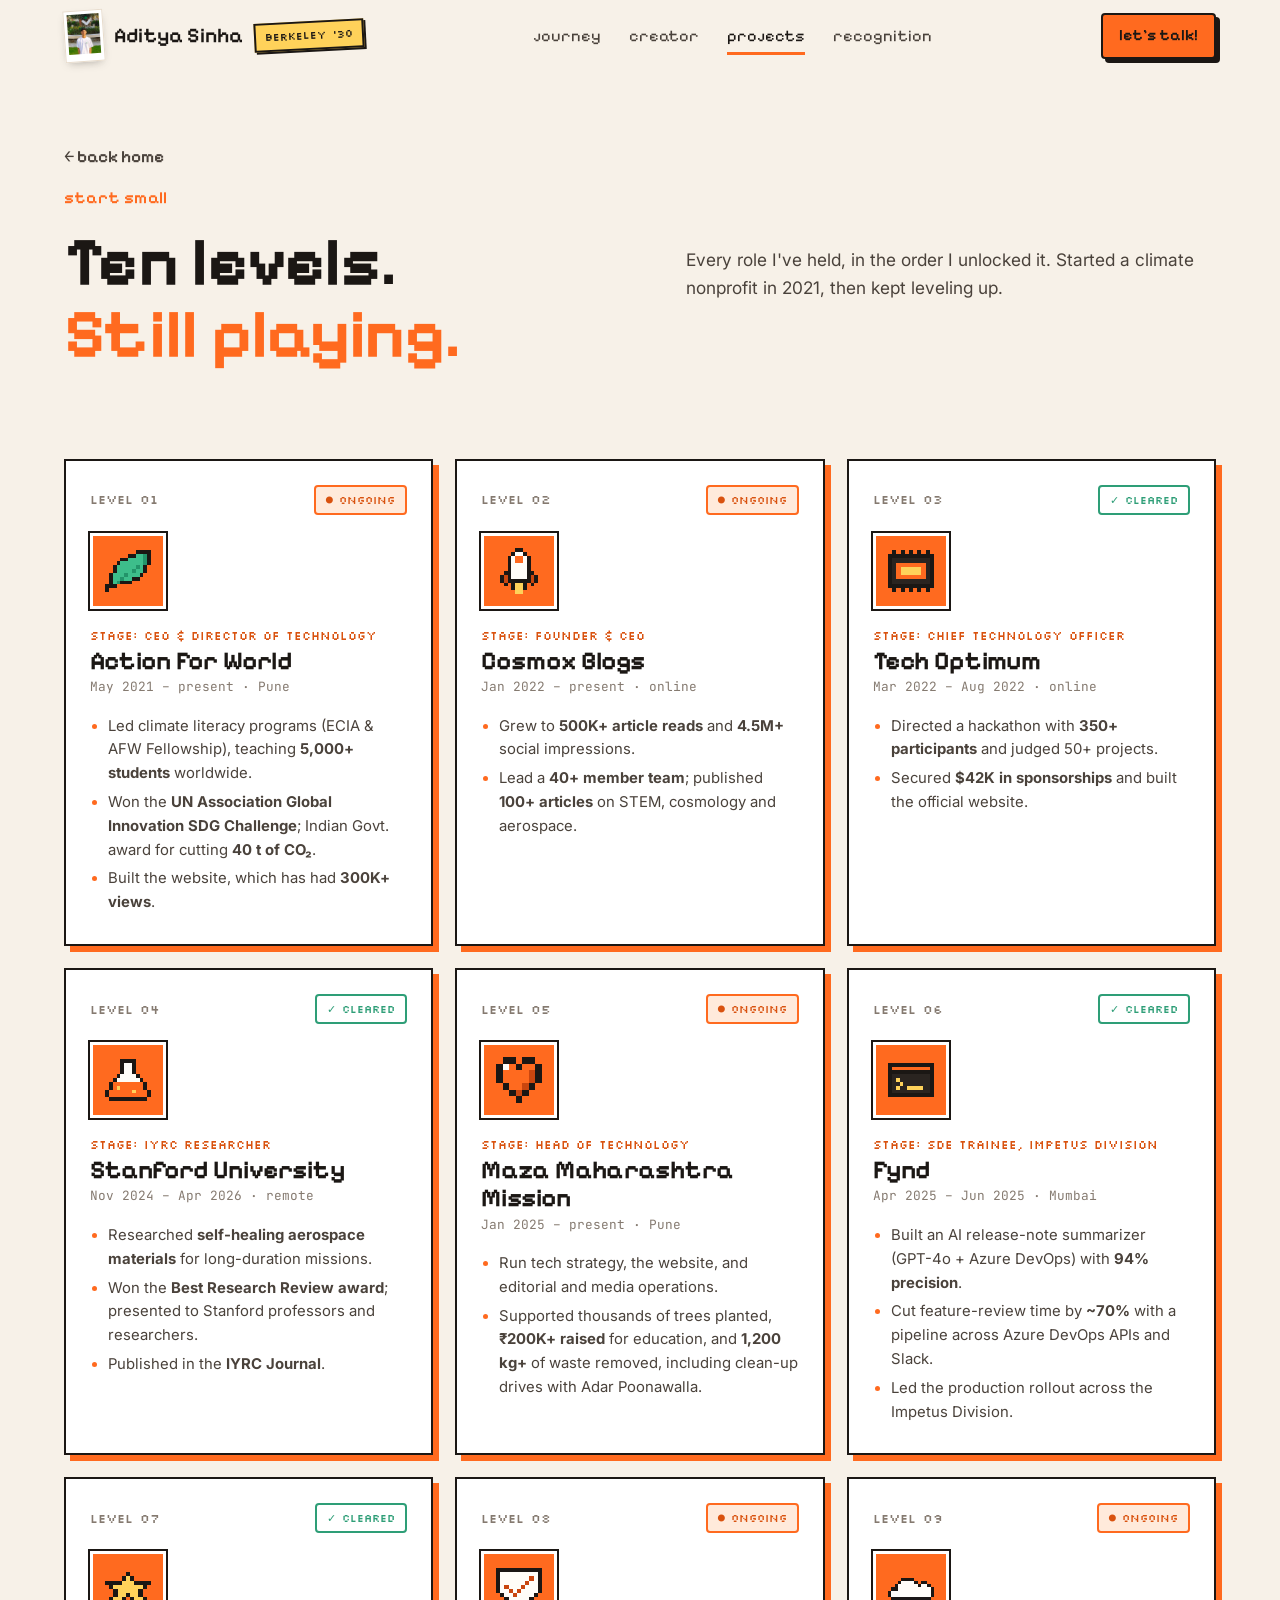
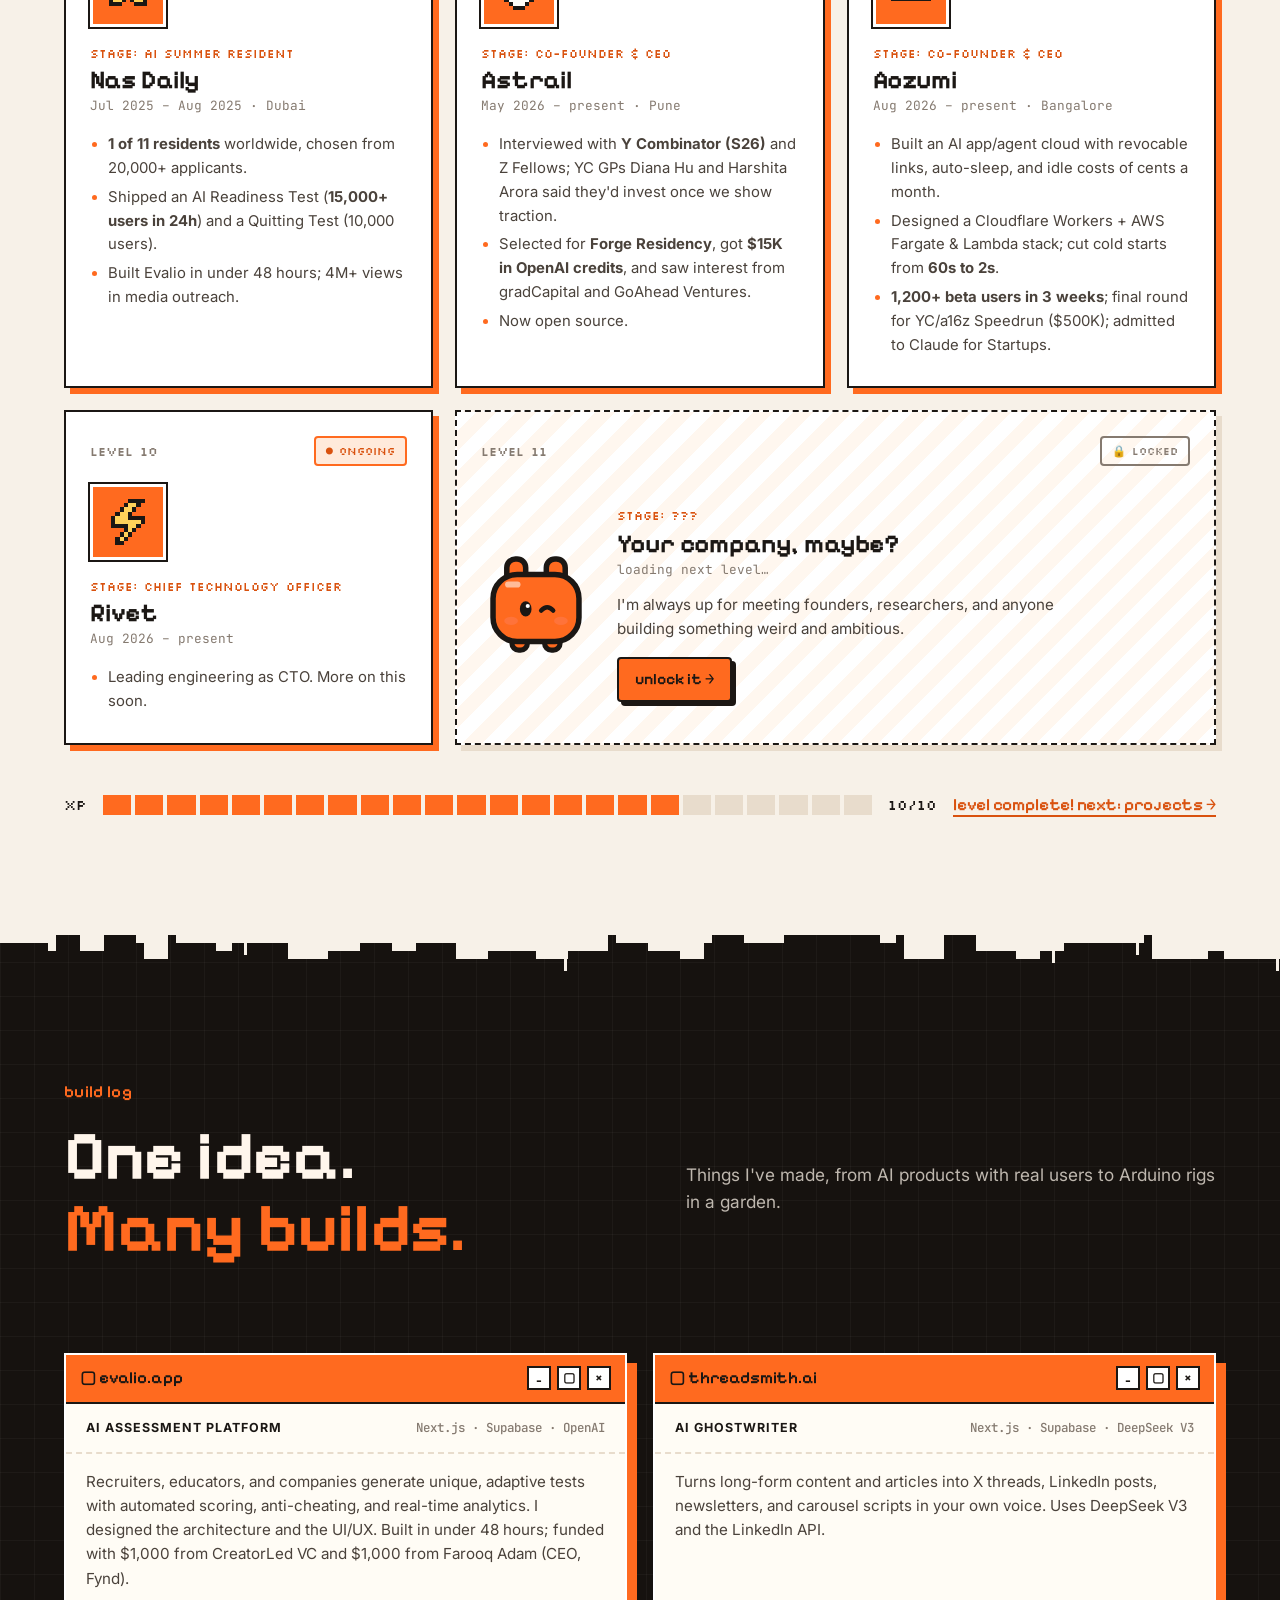
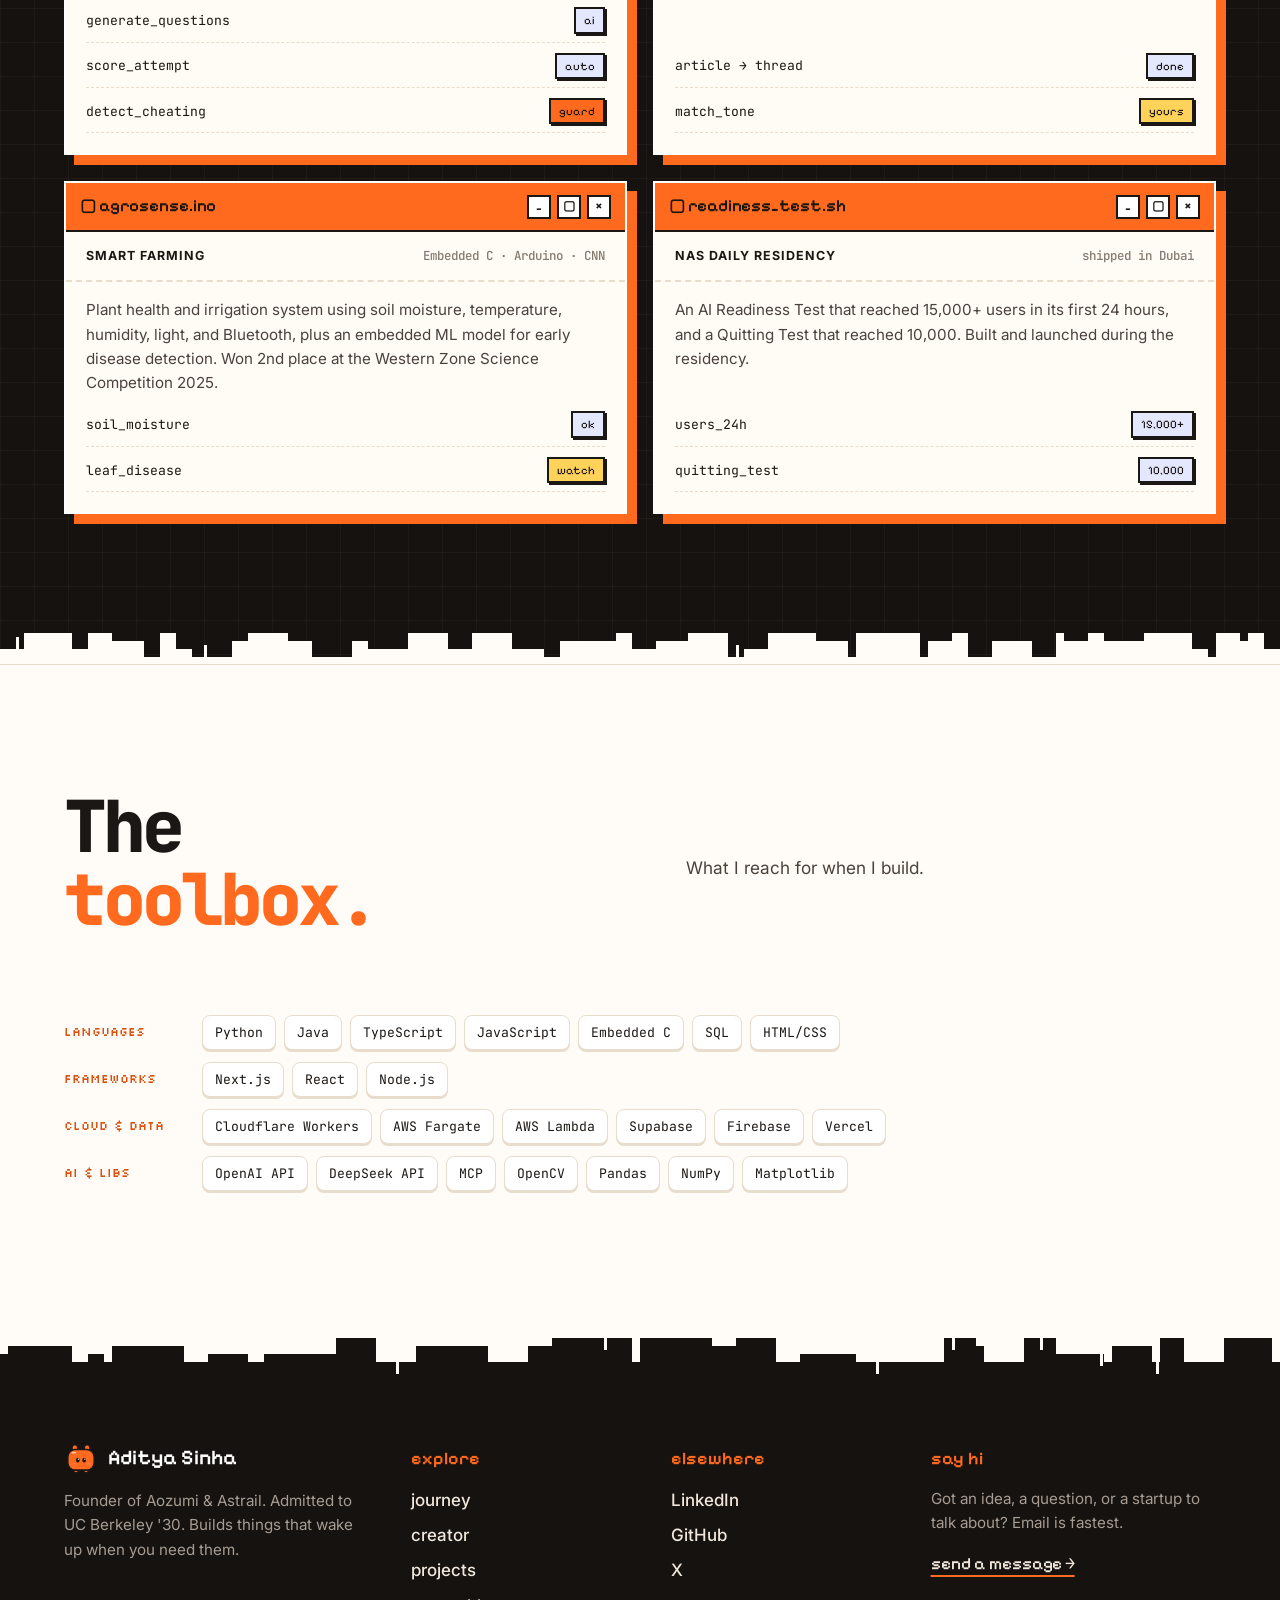
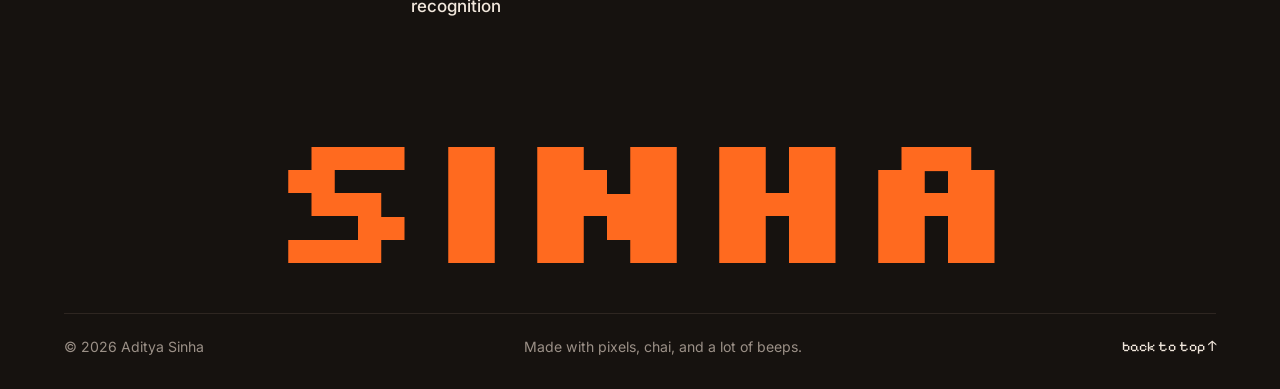
==== journey.html @ 2cf1c031 "Add the personal portfolio site. Co-authored-by: Cursor <cursoragent@cursor.com>" ====
<!doctype html>
<html lang="en">
<head>
  <meta charset="utf-8" />
  <meta name="viewport" content="width=device-width, initial-scale=1" />
  <title>Journey · Aditya Sinha</title>
  <meta name="description" content="Aditya Sinha: co-founder & CEO of Aozumi and Astrail, admitted to UC Berkeley '30 (IEOR), Stanford IYRC published researcher, Nas Daily AI resident, and the content strategist behind 177M+ views." />
  <meta property="og:title" content="Aditya Sinha · founder, researcher, creator" />
  <meta property="og:description" content="Startups that sleep when idle, research on self-healing space materials, and 177M+ views of STEM content." />
  <meta property="og:type" content="website" />
  <meta name="twitter:card" content="summary" />
  <meta name="twitter:creator" content="@aditya_sinha03" />
  <meta name="theme-color" content="#FF6A1F" />
  <link rel="icon" href="assets/favicon.svg" type="image/svg+xml" />
  <link rel="preconnect" href="https://fonts.googleapis.com" />
  <link rel="preconnect" href="https://fonts.gstatic.com" crossorigin />
  <link href="https://fonts.googleapis.com/css2?family=Inter:wght@400;500;600;700;800&family=JetBrains+Mono:wght@400;500;700;800&family=Pixelify+Sans:wght@400;500;600;700&family=Silkscreen:wght@400;700&display=swap" rel="stylesheet" />
  <link rel="stylesheet" href="styles.css" />
</head>
<body>

<!-- ============ NAV ============ -->
<header class="nav" id="top">
  <div class="wrap nav-in">
    <a href="index.html#top" class="brand" aria-label="Aditya Sinha, home">
      <span class="brand-pol"><img src="assets/me-nav.jpg" alt="" /></span>
      <span class="brand-name">Aditya&nbsp;Sinha</span>
      <span class="sticker">berkeley '30</span>
    </a>
    <nav class="links" id="navlinks">
      <a href="journey.html" class="act">journey</a>
      <a href="index.html#creator">creator</a>
      <a href="#projects">projects</a>
      <a href="index.html#recognition">recognition</a>
    </nav>
    <a href="index.html#contact" class="btn btn-sm nav-cta">let's talk!</a>
    <button class="burger" id="burger" aria-label="Open menu" aria-expanded="false"><span></span><span></span><span></span></button>
  </div>
  <div class="scrollbar" id="scrollbar"></div>
</header>

<main>

<!-- ============ JOURNEY ============ -->
<section class="sec journey jpage" id="journey">
  <div class="wrap">
    <div class="sec-head split rv">
      <div>
        <a href="index.html" class="back-link">← back home</a><br/><span class="kicker">start small</span>
        <h2 class="h-pixel big">Ten levels.<br/><span class="hl-o">Still playing.</span></h2>
      </div>
      <p class="sub">Every role I've held, in the order I unlocked it. Started a climate nonprofit in 2021, then kept leveling up.</p>
    </div>

    <div class="levels">
      <article class="lvl rv">
        <header><span class="lv">level 01</span><span class="badge on">● ongoing</span></header>
        <div class="lv-ic"><i data-px="leaf"></i></div>
        <span class="stage">stage: ceo &amp; director of technology</span>
        <h3>Action For World</h3>
        <p class="when">May 2021 – present · Pune</p>
        <ul>
          <li>Led climate literacy programs (ECIA &amp; AFW Fellowship), teaching <b>5,000+ students</b> worldwide.</li>
          <li>Won the <b>UN Association Global Innovation SDG Challenge</b>; Indian Govt. award for cutting <b>40 t of CO₂</b>.</li>
          <li>Built the website, which has had <b>300K+ views</b>.</li>
        </ul>
      </article>
      <article class="lvl rv">
        <header><span class="lv">level 02</span><span class="badge on">● ongoing</span></header>
        <div class="lv-ic"><i data-px="rocket"></i></div>
        <span class="stage">stage: founder &amp; ceo</span>
        <h3>Cosmox Blogs</h3>
        <p class="when">Jan 2022 – present · online</p>
        <ul>
          <li>Grew to <b>500K+ article reads</b> and <b>4.5M+</b> social impressions.</li>
          <li>Lead a <b>40+ member team</b>; published <b>100+ articles</b> on STEM, cosmology and aerospace.</li>
        </ul>
      </article>
      <article class="lvl rv">
        <header><span class="lv">level 03</span><span class="badge">✓ cleared</span></header>
        <div class="lv-ic"><i data-px="chip"></i></div>
        <span class="stage">stage: chief technology officer</span>
        <h3>Tech Optimum</h3>
        <p class="when">Mar 2022 – Aug 2022 · online</p>
        <ul>
          <li>Directed a hackathon with <b>350+ participants</b> and judged 50+ projects.</li>
          <li>Secured <b>$42K in sponsorships</b> and built the official website.</li>
        </ul>
      </article>
      <article class="lvl rv">
        <header><span class="lv">level 04</span><span class="badge">✓ cleared</span></header>
        <div class="lv-ic"><i data-px="flask"></i></div>
        <span class="stage">stage: iyrc researcher</span>
        <h3>Stanford University</h3>
        <p class="when">Nov 2024 – Apr 2026 · remote</p>
        <ul>
          <li>Researched <b>self-healing aerospace materials</b> for long-duration missions.</li>
          <li>Won the <b>Best Research Review award</b>; presented to Stanford professors and researchers.</li>
          <li>Published in the <b>IYRC Journal</b>.</li>
        </ul>
      </article>
      <article class="lvl rv">
        <header><span class="lv">level 05</span><span class="badge on">● ongoing</span></header>
        <div class="lv-ic"><i data-px="heart"></i></div>
        <span class="stage">stage: head of technology</span>
        <h3>Maza Maharashtra Mission</h3>
        <p class="when">Jan 2025 – present · Pune</p>
        <ul>
          <li>Run tech strategy, the website, and editorial and media operations.</li>
          <li>Supported thousands of trees planted, <b>₹200K+ raised</b> for education, and <b>1,200 kg+</b> of waste removed, including clean-up drives with Adar Poonawalla.</li>
        </ul>
      </article>
      <article class="lvl rv">
        <header><span class="lv">level 06</span><span class="badge">✓ cleared</span></header>
        <div class="lv-ic"><i data-px="code"></i></div>
        <span class="stage">stage: sde trainee, impetus division</span>
        <h3>Fynd</h3>
        <p class="when">Apr 2025 – Jun 2025 · Mumbai</p>
        <ul>
          <li>Built an AI release-note summarizer (GPT-4o + Azure DevOps) with <b>94% precision</b>.</li>
          <li>Cut feature-review time by <b>~70%</b> with a pipeline across Azure DevOps APIs and Slack.</li>
          <li>Led the production rollout across the Impetus Division.</li>
        </ul>
      </article>
      <article class="lvl rv">
        <header><span class="lv">level 07</span><span class="badge">✓ cleared</span></header>
        <div class="lv-ic"><i data-px="star"></i></div>
        <span class="stage">stage: ai summer resident</span>
        <h3>Nas Daily</h3>
        <p class="when">Jul 2025 – Aug 2025 · Dubai</p>
        <ul>
          <li><b>1 of 11 residents</b> worldwide, chosen from 20,000+ applicants.</li>
          <li>Shipped an AI Readiness Test (<b>15,000+ users in 24h</b>) and a Quitting Test (10,000 users).</li>
          <li>Built Evalio in under 48 hours; 4M+ views in media outreach.</li>
        </ul>
      </article>
      <article class="lvl rv">
        <header><span class="lv">level 08</span><span class="badge on">● ongoing</span></header>
        <div class="lv-ic"><i data-px="shield"></i></div>
        <span class="stage">stage: co-founder &amp; ceo</span>
        <h3>Astrail</h3>
        <p class="when">May 2026 – present · Pune</p>
        <ul>
          <li>Interviewed with <b>Y Combinator (S26)</b> and Z Fellows; YC GPs Diana Hu and Harshita Arora said they'd invest once we show traction.</li>
          <li>Selected for <b>Forge Residency</b>, got <b>$15K in OpenAI credits</b>, and saw interest from gradCapital and GoAhead Ventures.</li>
          <li>Now open source.</li>
        </ul>
      </article>
      <article class="lvl rv">
        <header><span class="lv">level 09</span><span class="badge on">● ongoing</span></header>
        <div class="lv-ic"><i data-px="cloudy"></i></div>
        <span class="stage">stage: co-founder &amp; ceo</span>
        <h3>Aozumi</h3>
        <p class="when">Aug 2026 – present · Bangalore</p>
        <ul>
          <li>Built an AI app/agent cloud with revocable links, auto-sleep, and idle costs of cents a month.</li>
          <li>Designed a Cloudflare Workers + AWS Fargate &amp; Lambda stack; cut cold starts from <b>60s to 2s</b>.</li>
          <li><b>1,200+ beta users in 3 weeks</b>; final round for YC/a16z Speedrun ($500K); admitted to Claude for Startups.</li>
        </ul>
      </article>
      <article class="lvl rv">
        <header><span class="lv">level 10</span><span class="badge on">● ongoing</span></header>
        <div class="lv-ic"><i data-px="bolt"></i></div>
        <span class="stage">stage: chief technology officer</span>
        <h3>Rivet</h3>
        <p class="when">Aug 2026 – present</p>
        <ul>
          <li>Leading engineering as CTO. More on this soon.</li>
        </ul>
      </article>
      <article class="lvl next rv">
        <header><span class="lv">level 11</span><span class="badge locked">🔒 locked</span></header>
        <div class="next-in">
          <span class="mascot" data-mascot data-mood="wink" data-color="orange"></span>
          <div>
            <span class="stage">stage: ???</span>
            <h3>Your company, maybe?</h3>
            <p class="when">loading next level…</p>
            <p class="next-p">I'm always up for meeting founders, researchers, and anyone building something weird and ambitious.</p>
            <a href="index.html#contact" class="btn btn-sm">unlock it →</a>
          </div>
        </div>
      </article>
    </div>

    <div class="xp rv">
      <span class="xp-l">xp</span>
      <div class="xp-bar" id="xpbar"></div>
      <span class="xp-n">10/10</span>
      <a href="#projects" class="xp-link">level complete! next: projects →</a>
    </div>
  </div>
</section>

<!-- ============ PROJECTS ============ -->
<section class="sec projects grid-dark" id="projects">
  <div class="skyline top" data-skyline data-fill="#F7F1E8" data-pixel></div>
  <div class="wrap">
    <div class="sec-head split rv">
      <div>
        <span class="kicker">build log</span>
        <h2 class="h-pixel big light">One idea.<br/><span class="hl-o">Many builds.</span></h2>
      </div>
      <p class="sub light-p">Things I've made, from AI products with real users to Arduino rigs in a garden.</p>
    </div>

    <div class="wins-grid">
      <div class="win rv">
        <div class="win-bar"><span>▢ evalio.app</span><span class="wb"><i>_</i><i>▢</i><i>×</i></span></div>
        <div class="win-sub"><span>AI ASSESSMENT PLATFORM</span><span>Next.js · Supabase · OpenAI</span></div>
        <p>Recruiters, educators, and companies generate unique, adaptive tests with automated scoring, anti-cheating, and real-time analytics. I designed the architecture and the UI/UX. Built in under 48 hours; funded with $1,000 from CreatorLed VC and $1,000 from Farooq Adam (CEO, Fynd).</p>
        <div class="win-rows"><div><span>generate_questions</span><em class="p-allow">ai</em></div><div><span>score_attempt</span><em class="p-allow">auto</em></div><div><span>detect_cheating</span><em class="p-block">guard</em></div></div>
      </div>
      <div class="win rv">
        <div class="win-bar"><span>▢ threadsmith.ai</span><span class="wb"><i>_</i><i>▢</i><i>×</i></span></div>
        <div class="win-sub"><span>AI GHOSTWRITER</span><span>Next.js · Supabase · DeepSeek V3</span></div>
        <p>Turns long-form content and articles into X threads, LinkedIn posts, newsletters, and carousel scripts in your own voice. Uses DeepSeek V3 and the LinkedIn API.</p>
        <div class="win-rows"><div><span>article → thread</span><em class="p-allow">done</em></div><div><span>match_tone</span><em class="p-appr">yours</em></div></div>
      </div>
      <div class="win rv">
        <div class="win-bar"><span>▢ agrosense.ino</span><span class="wb"><i>_</i><i>▢</i><i>×</i></span></div>
        <div class="win-sub"><span>SMART FARMING</span><span>Embedded C · Arduino · CNN</span></div>
        <p>Plant health and irrigation system using soil moisture, temperature, humidity, light, and Bluetooth, plus an embedded ML model for early disease detection. Won 2nd place at the Western Zone Science Competition 2025.</p>
        <div class="win-rows"><div><span>soil_moisture</span><em class="p-allow">ok</em></div><div><span>leaf_disease</span><em class="p-appr">watch</em></div></div>
      </div>
      <div class="win rv">
        <div class="win-bar"><span>▢ readiness_test.sh</span><span class="wb"><i>_</i><i>▢</i><i>×</i></span></div>
        <div class="win-sub"><span>NAS DAILY RESIDENCY</span><span>shipped in Dubai</span></div>
        <p>An AI Readiness Test that reached 15,000+ users in its first 24 hours, and a Quitting Test that reached 10,000. Built and launched during the residency.</p>
        <div class="win-rows"><div><span>users_24h</span><em class="p-allow">15,000+</em></div><div><span>quitting_test</span><em class="p-allow">10,000</em></div></div>
      </div>
    </div>

  </div>
  <div class="skyline bottom" data-skyline data-fill="#FFFCF7" data-flip data-pixel></div>
</section>

<!-- ============ TOOLBOX ============ -->
<section class="sec toolbox" id="toolbox">
  <div class="wrap">
    <div class="sec-head split rv">
      <h2 class="h-mono">The<br/><span class="hl">toolbox.</span></h2>
      <p class="sub">What I reach for when I build.</p>
    </div>
    <div class="skills rv">
      <div><span class="sk-l">languages</span><em>Python</em><em>Java</em><em>TypeScript</em><em>JavaScript</em><em>Embedded C</em><em>SQL</em><em>HTML/CSS</em></div>
      <div><span class="sk-l">frameworks</span><em>Next.js</em><em>React</em><em>Node.js</em></div>
      <div><span class="sk-l">cloud &amp; data</span><em>Cloudflare Workers</em><em>AWS Fargate</em><em>AWS Lambda</em><em>Supabase</em><em>Firebase</em><em>Vercel</em></div>
      <div><span class="sk-l">ai &amp; libs</span><em>OpenAI API</em><em>DeepSeek API</em><em>MCP</em><em>OpenCV</em><em>Pandas</em><em>NumPy</em><em>Matplotlib</em></div>
    </div>
  </div>
</section>

</main>

<!-- ============ FOOTER ============ -->
<footer class="foot">
  <div class="skyline top" data-skyline data-fill="#FFFCF7" data-pixel></div>
  <div class="wrap">
    <div class="foot-grid">
      <div>
        <a href="index.html#top" class="brand light"><span class="mascot brand-m" data-mascot data-color="orange"></span><span class="brand-name">Aditya Sinha</span></a>
        <p class="foot-p">Founder of Aozumi &amp; Astrail. Admitted to UC Berkeley '30. Builds things that wake up when you need them.</p>
      </div>
      <div>
        <h4>explore</h4>
        <a href="index.html#journey">journey</a><a href="index.html#creator">creator</a><a href="#projects">projects</a><a href="index.html#recognition">recognition</a>
      </div>
      <div>
        <h4>elsewhere</h4>
        <a href="https://www.linkedin.com/in/aditya-sinha-030508/" target="_blank" rel="noopener">LinkedIn</a>
        <a href="https://github.com/codingFreak-Adisin" target="_blank" rel="noopener">GitHub</a>
        <a href="https://x.com/aditya_sinha03" target="_blank" rel="noopener">X</a>
      </div>
      <div>
        <h4>say hi</h4>
        <p class="foot-p">Got an idea, a question, or a startup to talk about? Email is fastest.</p>
        <a href="mailto:aadityasinha0308@gmail.com" class="u-link">send a message →</a>
      </div>
    </div>
    <div class="wordmark" aria-hidden="true">sinha</div>
    <div class="foot-bottom">
      <span>© <span id="yr">2026</span> Aditya Sinha</span>
      <span>Made with pixels, chai, and a lot of beeps.</span>
      <a href="#top">back to top ↑</a>
    </div>
  </div>
</footer>

<div class="rain" id="rain" aria-hidden="true"></div>
<script src="app.js"></script>
</body>
</html>
---- styles.css ----
/* =========================================================
   aditya sinha · portfolio
   orange + cream, cute blocky mascots, pixel bits, mono type
   ========================================================= */
:root{
  --cream:#F7F1E8;
  --cream-2:#F4E9DD;
  --paper:#FFFCF7;
  --ink:#1B1714;
  --ink-2:#4A423B;
  --muted:#857A70;
  --line:#E8DCCC;
  --orange:#FF6A1F;
  --orange-d:#D9520F;
  --orange-l:#FF8B45;
  --peach:#FFD9C2;
  --peach-2:#FFEADB;
  --butter:#FFD25A;
  --teal:#2E9E77;
  --night:#16120F;
  --night-2:#211B17;
  --night-3:#2C241F;
  --r:22px;
  --mono:"JetBrains Mono",ui-monospace,SFMono-Regular,Menlo,monospace;
  --pixel:"Pixelify Sans","Silkscreen",var(--mono);
  --tiny:"Silkscreen",var(--mono);
  --sans:"Inter",system-ui,-apple-system,Segoe UI,Roboto,sans-serif;
  --shadow:0 1px 0 rgba(27,23,20,.04),0 18px 40px -22px rgba(120,60,20,.28);
}
*{box-sizing:border-box}
html{scroll-behavior:smooth;-webkit-text-size-adjust:100%}
body{margin:0;background:var(--cream);color:var(--ink);font-family:var(--sans);font-size:17px;line-height:1.6;-webkit-font-smoothing:antialiased;overflow-x:hidden}
img{max-width:100%;display:block}
a{color:inherit}
button{font:inherit;cursor:pointer}
b{font-weight:700}
::selection{background:var(--orange);color:#fff}
.wrap{max-width:1200px;margin:0 auto;padding:0 24px}
.muted{color:var(--muted)}

/* ---------- type ---------- */
.h-mono{font-family:var(--mono);font-weight:800;letter-spacing:-.055em;line-height:1.02;font-size:clamp(2.3rem,5.6vw,4.6rem);margin:.2em 0 .35em}
.h-sans{font-family:var(--sans);font-weight:800;letter-spacing:-.045em;line-height:1.02;font-size:clamp(2.2rem,5.4vw,4.4rem);margin:.35em 0 .3em}
.h-pixel{font-family:var(--pixel);font-weight:700;letter-spacing:-.01em;line-height:1.05;font-size:clamp(1.8rem,3.6vw,2.6rem);margin:.2em 0 .5em}
.h-pixel.big{font-size:clamp(2.4rem,5.6vw,4.3rem)}
.light{color:#FFF6EC}
.hl{color:var(--orange)}
.hl-o{color:var(--orange)}
.dim2{color:rgba(255,246,236,.45)}
.kicker{display:inline-block;font-family:var(--pixel);font-weight:600;color:var(--orange);font-size:1.05rem;letter-spacing:.02em}
.k-dim{color:rgba(255,246,236,.55);font-family:var(--mono);font-weight:500;letter-spacing:.18em;text-transform:uppercase;font-size:.85rem}
.sub{color:var(--ink-2);font-size:1.08rem;max-width:560px;margin:0}
.sub.dim{color:rgba(255,246,236,.6)}
.light-p{color:rgba(255,246,236,.72)}
.light-p b{color:#fff}
.big-p{font-size:1.25rem;color:var(--ink-2);margin:.2em 0 1em;max-width:520px}

/* ---------- bits ---------- */
.dot{display:inline-block;width:9px;height:9px;border-radius:2px;background:var(--orange);vertical-align:middle}
.dot.live{background:var(--teal);box-shadow:0 0 0 0 rgba(46,158,119,.5);animation:ping 2s infinite}
@keyframes ping{0%{box-shadow:0 0 0 0 rgba(46,158,119,.45)}70%{box-shadow:0 0 0 8px rgba(46,158,119,0)}100%{box-shadow:0 0 0 0 rgba(46,158,119,0)}}
.pill{display:inline-flex;align-items:center;gap:9px;padding:7px 15px;border-radius:999px;background:var(--peach-2);color:var(--orange-d);font-weight:600;font-size:.92rem;border:1.5px solid #FFD0B3}
.pill b{color:var(--ink)}
.pill-soft{background:rgba(255,255,255,.6);color:var(--ink-2);font-family:var(--mono);font-size:.8rem;letter-spacing:.16em;text-transform:uppercase;border-color:var(--line)}
.chip{display:inline-block;font-family:var(--mono);font-size:.8rem;padding:5px 11px;border-radius:8px;background:#fff;border:1.5px solid var(--line);box-shadow:0 2px 0 var(--line);white-space:nowrap}
.sticker{font-family:var(--tiny);font-size:.68rem;background:var(--butter);color:var(--ink);padding:4px 9px;border:2px solid var(--ink);box-shadow:2px 2px 0 var(--ink);transform:rotate(-3deg);white-space:nowrap}
.badge{font-family:var(--tiny);font-size:.7rem;padding:4px 10px;border:2px solid var(--teal);color:var(--teal);border-radius:4px;white-space:nowrap}
.badge.on{border-color:var(--orange);color:var(--orange-d);background:var(--peach-2)}
.px-i{display:inline-block;width:1.1em;height:1.1em;vertical-align:-.15em}
[data-px] svg{width:100%;height:100%;display:block}

/* ---------- buttons ---------- */
.btn{display:inline-flex;align-items:center;gap:10px;font-family:var(--pixel);font-weight:600;font-size:1.12rem;padding:13px 24px;background:var(--orange);color:var(--ink);border:2.5px solid var(--ink);box-shadow:5px 5px 0 var(--ink);text-decoration:none;transition:transform .12s,box-shadow .12s;border-radius:4px}
.btn:hover{transform:translate(-2px,-2px);box-shadow:7px 7px 0 var(--ink)}
.btn:active{transform:translate(3px,3px);box-shadow:2px 2px 0 var(--ink)}
.btn-ghost{background:#fff}
.btn-sm{font-size:.98rem;padding:8px 16px;box-shadow:4px 4px 0 var(--ink)}

/* grid children may shrink below their content width */
.hero-in>*,.bk-in>*,.about-in>*,.sec-head.split>*,.queue>*,.cta-card>*,.channels>*,.v-grid>*,.levels>*,.programs>*,.orgs>*,.wins-grid>*,.shelf>*,.edu-grid>*,.cart-row>*,.aoz-facts>*,.stat-row>*{min-width:0}

/* ---------- reveal ---------- */
.rv{opacity:0;transform:translateY(22px);transition:opacity .7s ease,transform .7s cubic-bezier(.2,.8,.2,1)}
.rv.in{opacity:1;transform:none}

/* ---------- nav ---------- */
.nav{position:sticky;top:0;z-index:50;background:rgba(247,241,232,.82);backdrop-filter:blur(12px);-webkit-backdrop-filter:blur(12px);border-bottom:1px solid transparent;transition:border-color .2s}
.nav.scrolled{border-bottom-color:var(--line)}
.nav-in{display:flex;align-items:center;gap:24px;height:72px}
.brand{display:flex;align-items:center;gap:10px;text-decoration:none}
.brand-m{width:34px;height:34px}
.brand-pol{display:block;flex:none;width:40px;background:#fff;padding:3px 3px 7px;border:1.5px solid var(--line);box-shadow:0 4px 10px -4px rgba(27,23,20,.35);transform:rotate(-4deg);transition:transform .2s}
.brand-pol img{display:block;width:100%;aspect-ratio:4/5;object-fit:cover;object-position:50% 38%}
.brand:hover .brand-pol{transform:rotate(2deg) scale(1.06)}
.brand-name{font-family:var(--pixel);font-weight:600;font-size:1.3rem;letter-spacing:.01em}
.brand.light{color:#fff}
.links{display:flex;gap:28px;margin:0 auto}
.links a{text-decoration:none;font-family:var(--pixel);font-size:1.02rem;color:var(--ink-2);position:relative;padding:4px 0}
.links a::after{content:"";position:absolute;left:0;right:0;bottom:-2px;height:3px;background:var(--orange);transform:scaleX(0);transform-origin:left;transition:transform .2s}
.links a:hover::after,.links a.act::after{transform:scaleX(1)}
.links a.act{color:var(--ink)}
.burger{display:none;background:none;border:0;padding:8px;margin-left:auto}
.burger span{display:block;width:22px;height:3px;background:var(--ink);margin:4px 0}
.scrollbar{position:absolute;left:0;bottom:-1px;height:3px;width:0;background:repeating-linear-gradient(90deg,var(--orange) 0 6px,transparent 6px 8px)}

/* ---------- grid paper ---------- */
.grid-paper{background-color:var(--cream);background-image:linear-gradient(rgba(27,23,20,.045) 1px,transparent 1px),linear-gradient(90deg,rgba(27,23,20,.045) 1px,transparent 1px);background-size:34px 34px}
.grid-dark{background-color:var(--night);background-image:linear-gradient(rgba(255,255,255,.035) 1px,transparent 1px),linear-gradient(90deg,rgba(255,255,255,.035) 1px,transparent 1px);background-size:34px 34px}

/* ---------- hero ---------- */
.hero{position:relative;overflow:hidden;padding:56px 0 80px}
.hero-in{display:grid;grid-template-columns:1.05fr 1fr;gap:56px;align-items:center;position:relative;z-index:2}
.hero-h{font-size:clamp(2.6rem,6.2vw,5.3rem);margin:.45em 0 .4em}
.cursor{display:inline-block;width:.42em;height:.82em;background:var(--orange);margin-left:.08em;vertical-align:-.04em;border-radius:3px;animation:blink 1.05s steps(1) infinite}
@keyframes blink{50%{opacity:0}}
.lede{font-size:1.15rem;color:var(--ink-2);max-width:560px;margin:0 0 30px}
.lede a{color:var(--ink);text-decoration-color:var(--orange);text-decoration-thickness:2px;text-underline-offset:3px;font-weight:600}
.cta-row{display:flex;gap:18px;flex-wrap:wrap;margin-bottom:30px}
.seen{display:flex;gap:8px;flex-wrap:wrap;align-items:center}
.seen-l{color:var(--muted);font-size:.92rem;margin-right:6px}
.pcloud{position:absolute;display:block;width:150px;height:56px;opacity:.95;z-index:1;animation:drift 18s ease-in-out infinite alternate}
.pcloud.c1{top:7%;left:3%;width:190px;height:72px}
.pcloud.c2{top:12%;right:4%;width:150px;height:56px;animation-duration:22s}
.pcloud.c3{bottom:9%;left:38%;width:120px;height:45px;animation-duration:16s}
@keyframes drift{to{transform:translateX(26px)}}
.spark{position:absolute;color:var(--orange);font-family:var(--mono);font-weight:800;font-size:1.6rem;z-index:1;animation:twinkle 3s ease-in-out infinite}
.spark.s1{top:8%;left:50%}.spark.s2{bottom:22%;left:5%;color:var(--butter);animation-delay:1s}.spark.s3{top:18%;right:30%;animation-delay:2s}
@keyframes twinkle{50%{transform:scale(.6) rotate(45deg);opacity:.5}}

/* cabinet */
.hero-art{position:relative;padding-top:58px}
.cab-mascot{position:absolute;top:0;left:50%;transform:translateX(-50%);z-index:4;display:flex;flex-direction:column;align-items:center}
.mascot.big{width:66px;height:66px;cursor:pointer;transition:transform .2s}
.mascot.big:hover{transform:translateY(-4px) rotate(-4deg)}
.bubble{position:absolute;bottom:62px;left:56px;white-space:nowrap;font-family:var(--pixel);font-size:.95rem;background:#fff;border:2px solid var(--ink);padding:5px 12px;box-shadow:3px 3px 0 var(--ink);border-radius:2px}
.bubble::after{content:"";position:absolute;left:-2px;bottom:-10px;width:10px;height:10px;background:var(--ink);clip-path:polygon(0 0,100% 0,0 100%)}
.cabinet{position:relative;background:linear-gradient(180deg,var(--orange-l),var(--orange) 40%,#F45F14);border-radius:24px;padding:14px 14px 0;box-shadow:0 40px 60px -34px rgba(160,60,10,.55),inset 0 2px 0 rgba(255,255,255,.35);z-index:3}
.cab-top{display:flex;justify-content:space-between;align-items:center;padding:2px 2px 14px;gap:10px}
.cab-chip{font-family:var(--mono);font-weight:700;font-size:.78rem;background:#fff;color:var(--ink);padding:6px 12px;border-radius:9px;border:2px solid rgba(27,23,20,.85);box-shadow:0 2px 0 rgba(27,23,20,.85)}
.cab-awake{font-family:var(--mono);font-weight:700;font-size:.78rem;color:#fff;display:flex;gap:7px;align-items:center;white-space:nowrap}
.cab-awake .dot{background:#fff;box-shadow:0 0 0 3px rgba(255,255,255,.3)}
.drawers{display:grid;grid-template-columns:repeat(4,1fr);gap:10px;background:rgba(150,50,0,.18);padding:12px;border-radius:14px}
.drawer{position:relative;height:78px;border:0;border-radius:12px;background:linear-gradient(180deg,#FF8A47,#F86A1E);box-shadow:inset 0 2px 0 rgba(255,255,255,.35),0 5px 0 #C24A0D,0 7px 12px rgba(100,30,0,.25);display:flex;flex-direction:column;align-items:center;justify-content:center;gap:9px;transition:transform .18s cubic-bezier(.3,1.6,.5,1),box-shadow .18s;padding:0}
.drawer:hover{transform:translateY(-2px)}
.drawer .lbl{font-family:var(--mono);font-weight:700;font-size:.78rem;background:var(--paper);color:var(--ink);padding:4px 9px;border-radius:6px;box-shadow:0 2px 0 rgba(27,23,20,.25);min-width:72%;text-align:center;letter-spacing:-.02em;position:relative;z-index:2}
.drawer .hdl{width:44%;height:6px;border-radius:4px;background:#FFE3D0;box-shadow:inset 0 -2px 0 rgba(0,0,0,.12)}
.drawer .zz{position:absolute;top:2px;right:10px;font-family:var(--mono);font-size:.7rem;color:rgba(255,255,255,.8);animation:zz 2.6s infinite}
.drawer .peek{position:absolute;left:50%;top:-30px;width:44px;height:44px;transform:translateX(-50%) translateY(26px) scale(.4);opacity:0;transition:all .35s cubic-bezier(.3,1.6,.5,1);z-index:1;pointer-events:none}
.drawer.on{transform:translateY(5px) scale(1.06);z-index:3;box-shadow:inset 0 2px 0 rgba(255,255,255,.45),0 3px 0 #C24A0D,0 16px 26px rgba(100,30,0,.35);background:linear-gradient(180deg,#FF9A5E,#FF7A2F)}
.drawer.on .peek{opacity:1;transform:translateX(-50%) translateY(0) scale(1)}
.drawer.on .zz{display:none}
@keyframes zz{0%{opacity:0;transform:translate(0,4px)}40%{opacity:1}100%{opacity:0;transform:translate(6px,-8px)}}
.cab-base{height:30px;display:flex;align-items:center;justify-content:center}
.cab-base span{display:block;width:84%;height:6px;border-radius:4px;background:rgba(27,23,20,.75)}
.cab-feet{position:absolute;left:0;right:0;bottom:-12px;display:flex;justify-content:space-between;padding:0 26px}
.cab-feet i{width:48px;height:14px;background:#C94A0E;border-radius:0 0 10px 10px}
.receipt{position:relative;margin:0 auto;width:84%;background:#fff;padding:16px 20px 26px;box-shadow:0 18px 30px -18px rgba(27,23,20,.35);font-family:var(--mono);font-size:.8rem;z-index:2;clip-path:polygon(0 0,100% 0,100% calc(100% - 8px),97.5% 100%,95% calc(100% - 8px),92.5% 100%,90% calc(100% - 8px),87.5% 100%,85% calc(100% - 8px),82.5% 100%,80% calc(100% - 8px),77.5% 100%,75% calc(100% - 8px),72.5% 100%,70% calc(100% - 8px),67.5% 100%,65% calc(100% - 8px),62.5% 100%,60% calc(100% - 8px),57.5% 100%,55% calc(100% - 8px),52.5% 100%,50% calc(100% - 8px),47.5% 100%,45% calc(100% - 8px),42.5% 100%,40% calc(100% - 8px),37.5% 100%,35% calc(100% - 8px),32.5% 100%,30% calc(100% - 8px),27.5% 100%,25% calc(100% - 8px),22.5% 100%,20% calc(100% - 8px),17.5% 100%,15% calc(100% - 8px),12.5% 100%,10% calc(100% - 8px),7.5% 100%,5% calc(100% - 8px),2.5% 100%,0 calc(100% - 8px))}
.rc-head{display:flex;justify-content:space-between;color:var(--muted);padding-bottom:10px;border-bottom:1.5px dashed var(--line);margin-bottom:8px}
.rc-row{display:grid;grid-template-columns:78px minmax(0,1fr) auto;gap:12px;padding:4px 0;align-items:baseline;animation:print .45s ease}
.rc-row b{color:var(--orange-d);font-weight:700}
.rc-row span{color:var(--ink-2);white-space:nowrap;overflow:hidden;text-overflow:ellipsis}
.rc-row em{font-style:normal;color:var(--teal);font-weight:700;white-space:nowrap}
.rc-row:nth-child(2){opacity:.6}.rc-row:nth-child(3){opacity:.35}
@keyframes print{from{opacity:0;transform:translateY(-8px)}}
.cab-cap{text-align:center;color:var(--ink-2);font-size:.95rem;max-width:440px;margin:18px auto 0;min-height:3.2em}

/* compact hero: fit one screen at 100% zoom */
.hero{min-height:calc(100svh - 72px);display:flex;align-items:center;padding:28px 0 36px}
.hero>.wrap{width:100%}
.hero-in{gap:48px}
.hero-h{font-size:clamp(2.6rem,5.4vw,4.6rem);margin:.4em 0 .35em}
.lede{font-size:1.08rem;margin-bottom:24px}
.cta-row{margin-bottom:22px}
.hero-art{padding-top:46px;max-width:470px;width:100%;justify-self:end}
.mascot.big{width:54px;height:54px}
.bubble{bottom:50px;left:46px;font-size:.85rem;padding:4px 10px}
.cabinet{padding:10px 10px 0;border-radius:20px}
.cab-top{padding:0 2px 10px}
.cab-chip,.cab-awake{font-size:.7rem}
.cab-chip{padding:4px 10px}
.drawers{grid-template-columns:repeat(5,1fr);gap:7px;padding:9px}
.drawer{height:54px;gap:6px;border-radius:10px}
.drawer .lbl{font-size:.64rem;padding:3px 4px;min-width:86%;letter-spacing:-.04em}
.drawer .hdl{height:4px}
.drawer .peek{width:34px;height:34px;top:-24px}
.drawer.on{transform:translateY(3px) scale(1.06)}
.cab-base{height:22px}
.cab-feet{bottom:-10px}.cab-feet i{height:10px;width:40px}
.receipt{padding:12px 16px 20px;font-size:.74rem}
.rc-head{padding-bottom:7px;margin-bottom:5px}
.rc-row{padding:2px 0}
.cab-cap{font-size:.88rem;margin-top:12px;min-height:2.8em;max-width:420px}

/* ---------- marquee ---------- */
.marquee{background:var(--orange);border-top:2.5px solid var(--ink);border-bottom:2.5px solid var(--ink);overflow:hidden;padding:13px 0}
.mq-track{display:flex;align-items:center;gap:26px;width:max-content;animation:mq 46s linear infinite}
.mq-track span{font-family:var(--tiny);font-size:.95rem;white-space:nowrap;color:var(--ink)}
.mq-track i{width:18px;height:18px;display:block}
@keyframes mq{to{transform:translateX(-50%)}}

/* ---------- sections ---------- */
.sec{padding:110px 0;position:relative}
.sec-head{margin-bottom:54px}
.sec-head.center{text-align:center;display:flex;flex-direction:column;align-items:center}
.sec-head.center .sub{margin:0 auto}
.sec-head.split{display:grid;grid-template-columns:1.1fr 1fr;gap:40px;align-items:center}

/* ---------- berkeley ---------- */
.berkeley{background:var(--cream)}
.bk-in{display:grid;grid-template-columns:1fr 1.15fr;gap:60px;align-items:center}
.visa-note{display:flex;gap:12px;align-items:flex-start;background:#fff;border:2px dashed var(--orange);border-radius:14px;padding:14px 18px;font-weight:600;color:var(--orange-d);max-width:520px}
.visa-note .px-i{width:22px;height:22px;flex:none;margin-top:2px}
.pass{position:relative;display:grid;grid-template-columns:1fr 150px;background:#fff;border-radius:22px;box-shadow:var(--shadow);border:1.5px solid var(--line);transform:rotate(1.2deg);transition:transform .3s}
.pass:hover{transform:rotate(0) translateY(-4px)}
.pass-main{padding:24px 26px 26px;border-right:2.5px dashed var(--line);position:relative}
.pass-main::before,.pass-main::after{content:"";position:absolute;right:-14px;width:26px;height:26px;border-radius:50%;background:var(--cream)}
.pass-main::before{top:-14px}.pass-main::after{bottom:-14px}
.pass-head{display:flex;justify-content:space-between;font-family:var(--tiny);font-size:.72rem;color:#fff;background:var(--ink);margin:-24px -26px 22px;padding:12px 26px;border-radius:20px 0 0 0}
.route{display:flex;align-items:center;gap:14px;margin-bottom:22px}
.route b{display:block;font-family:var(--mono);font-weight:800;font-size:2.4rem;letter-spacing:-.04em;line-height:1}
.route small{color:var(--muted);font-size:.8rem}
.route-line{flex:1;height:2px;background:repeating-linear-gradient(90deg,var(--orange) 0 6px,transparent 6px 11px);position:relative}
.plane{position:absolute;left:50%;top:50%;transform:translate(-50%,-55%);font-size:1.4rem;color:var(--orange);background:#fff;padding:0 6px;animation:fly 4s ease-in-out infinite}
@keyframes fly{50%{left:62%}}
.pass-fields{display:grid;grid-template-columns:repeat(3,1fr);gap:14px 18px}
.pass-fields small{display:block;font-family:var(--mono);font-size:.68rem;color:var(--muted);text-transform:uppercase;letter-spacing:.1em}
.pass-fields b{font-family:var(--mono);font-size:.92rem}
.pass-fields .ok{color:var(--teal)}
.pass-fields .warn{color:var(--orange-d)}
.pass-stub{display:flex;flex-direction:column;align-items:center;justify-content:center;gap:12px;padding:20px 14px;background:var(--peach-2);border-radius:0 22px 22px 0}
.pass-stub small{font-family:var(--tiny);font-size:.6rem;text-align:center}
.stub-m .mascot{width:70px;height:70px}
.barcode{width:96px;height:58px;background:repeating-linear-gradient(90deg,var(--ink) 0 2px,transparent 2px 4px,var(--ink) 4px 7px,transparent 7px 8px,var(--ink) 8px 9px,transparent 9px 12px)}
.stamp{position:absolute;font-family:var(--tiny);font-size:.95rem;padding:6px 12px;border:3px double;border-radius:6px;text-transform:uppercase;mix-blend-mode:multiply;pointer-events:none}
.st-1{color:var(--teal);border-color:var(--teal);top:58%;right:170px;transform:rotate(-12deg);opacity:.85}
.st-2{color:var(--orange-d);border-color:var(--orange-d);bottom:-16px;right:22px;transform:rotate(8deg);background:rgba(255,255,255,.7)}

/* ---------- about (retro) ---------- */
.about{background:var(--paper);border-top:1.5px solid var(--line);border-bottom:1.5px solid var(--line)}
.about-in{display:grid;grid-template-columns:380px 1fr;gap:70px;align-items:start}
.polaroid{background:#fff;padding:14px 14px 18px;box-shadow:var(--shadow);border:1.5px solid var(--line);transform:rotate(-2deg);position:sticky;top:110px}
.photo{aspect-ratio:4/5;background:var(--peach);overflow:hidden;position:relative;display:flex;align-items:center;justify-content:center}
.photo img{width:100%;height:100%;object-fit:cover;object-position:62% 30%}
.photo .photo-m{display:none;width:58%;height:auto;aspect-ratio:1}
.photo.nophoto{background:linear-gradient(160deg,var(--peach-2),var(--peach))}
.photo.nophoto .photo-m{display:block}
.pol-cap{font-family:var(--pixel);text-align:center;margin:12px 0 14px;font-size:1.05rem}
.retro-bar{display:flex;gap:6px;justify-content:center;background:#8a8580;padding:6px;border:3px solid #514c48;box-shadow:inset 2px 2px 0 #b9b4ae}
.retro-bar a{width:46px;height:46px;display:flex;align-items:center;justify-content:center;background:#c9c4be;border:3px solid;border-color:#ece8e3 #57524d #57524d #ece8e3;color:var(--ink);text-decoration:none;font-weight:800;font-size:1.15rem}
.retro-bar a:hover{background:var(--orange)}
.retro-bar a:active{border-color:#57524d #ece8e3 #ece8e3 #57524d}
.retro-bar svg{width:22px;height:22px;fill:currentColor}
.retro-bar svg[fill="none"]{fill:none}
.retro-bar .li{font-family:var(--sans)}
.mono-p{font-family:var(--mono);font-size:1.02rem;line-height:2;color:var(--ink-2)}
.mono-p b{color:var(--ink)}
.mono-h{font-family:var(--mono);font-weight:800;font-size:1.15rem;margin:30px 0 8px}
.gems{list-style:none;padding:0;margin:0}
.gems li{position:relative;padding:8px 0 8px 34px;font-family:var(--mono);font-size:.94rem;line-height:1.85;color:var(--ink-2)}
.gems li b{color:var(--ink)}
.gems li::before{content:"";position:absolute;left:0;top:14px;width:18px;height:18px;background:var(--gem) center/contain no-repeat}
.gems a{text-decoration:underline;text-decoration-thickness:2px;text-underline-offset:4px;text-decoration-color:var(--ink)}
.gems a:hover{color:var(--orange-d)}
.bracket-box{position:relative;background:#F6F3EF;padding:26px 30px;margin:34px 0 26px;font-family:var(--mono);font-size:.95rem;line-height:1.95;color:var(--ink-2)}
.bracket-box::before,.bracket-box::after{content:"";position:absolute;width:20px;height:20px;border:3px solid #8c8782}
.bracket-box::before{top:0;left:0;border-right:0;border-bottom:0}
.bracket-box::after{bottom:0;right:0;border-left:0;border-top:0}
.bracket-box p{margin:0}
.bracket-box a{text-decoration-thickness:2px;text-underline-offset:4px}
.press{font-family:var(--pixel);font-weight:600;font-size:1.1rem;padding:12px 34px;background:#c9c4be;border:4px solid;border-color:#ece8e3 #57524d #57524d #ece8e3;box-shadow:0 0 0 2px var(--ink)}
.press:hover{background:var(--orange)}
.press:active{border-color:#57524d #ece8e3 #ece8e3 #57524d}

/* ---------- ventures ---------- */
.ventures{background:radial-gradient(1200px 500px at 70% 0%,#FFDCC2 0%,transparent 60%),linear-gradient(180deg,var(--cream-2),#F1E6DA);padding-bottom:140px}
.v-status{display:table;margin:0 auto 22px;font-family:var(--mono);font-size:.85rem;padding:7px 16px;border:1.5px solid var(--line);border-radius:999px;background:rgba(255,255,255,.65)}
.v-grid{display:grid;grid-template-columns:repeat(4,1fr);gap:20px}
.vcard{display:flex;flex-direction:column;background:#FFFDF9;border:1.5px solid var(--line);border-radius:26px;overflow:hidden;text-decoration:none;box-shadow:var(--shadow);transition:transform .25s,box-shadow .25s;position:relative;min-height:290px}
.vcard:hover{transform:translateY(-6px) rotate(-.6deg);box-shadow:0 30px 50px -26px rgba(120,60,20,.45)}
.vtag{position:absolute;top:14px;left:14px;font-family:var(--mono);font-weight:700;font-size:.85rem;background:#F3EDE5;padding:5px 12px;border-radius:999px;display:flex;gap:8px;align-items:center;z-index:2}
.vscene{flex:1;position:relative;display:flex;align-items:flex-end;justify-content:space-between;padding:60px 16px 16px;gap:10px}
.vm{width:58px;height:58px;flex:none}
.vfoot{background:#F1E9DF;font-family:var(--mono);font-size:.76rem;color:var(--muted);padding:13px 16px;border-top:1.5px solid var(--line)}
.term{background:var(--night);color:#ddd;border-radius:12px;padding:12px 13px;font-family:var(--mono);font-size:.72rem;display:flex;flex-direction:column;gap:4px;box-shadow:0 10px 20px -10px rgba(0,0,0,.4)}
.t-dim{color:#bbb}.t-ok{color:#7EE2B5}
.policy,.win-rows{display:flex;flex-direction:column;gap:6px;font-family:var(--mono);font-size:.7rem}
.policy div,.win-rows div{display:flex;justify-content:space-between;gap:8px;align-items:center}
.policy{background:#fff;border:1.5px solid var(--line);border-radius:12px;padding:10px;min-width:0;flex:1}
.policy em,.win-rows em{font-style:normal;font-family:var(--pixel);font-size:.72rem;padding:2px 8px;border:2px solid var(--ink);box-shadow:2px 2px 0 var(--ink)}
.p-allow{background:#E4E8FF}.p-appr{background:var(--butter)}.p-block{background:var(--orange)}
.quiz{background:#fff;border:1.5px solid var(--line);border-radius:12px;padding:10px 12px;font-size:.78rem;flex:1;display:flex;flex-direction:column;gap:5px}
.quiz small{font-family:var(--mono);color:var(--muted);font-size:.64rem}
.q-bar{display:flex;gap:4px}.q-bar i{flex:1;height:7px;border-radius:3px;background:var(--line)}.q-bar i.on{background:var(--orange)}
.vcard.night{background:#5c534d}
.vcard.night .vscene{background:linear-gradient(180deg,#665c55,#4f4641)}
.vcard.night .vtag{background:rgba(255,255,255,.18);color:#fff}
.vcard.night .vfoot{background:#4a423d;color:#d8d0c8;border-top-color:#3f3834}
.sky{width:96px;height:84px;background:#2C2643;border-radius:12px;position:relative;overflow:hidden}
.sky .moon{position:absolute;top:14px;left:16px}
.sky i{position:absolute;width:3px;height:3px;background:#fff;opacity:.7}
.sky i:nth-child(2){top:20px;right:18px}.sky i:nth-child(3){top:56px;left:40px}.sky i:nth-child(4){top:62px;right:26px}.sky i:nth-child(5){top:40px;right:40px}
.moon{display:block;width:22px;height:22px;border-radius:50%;box-shadow:-6px 2px 0 0 #F7F1E8;transform:translateX(6px)}

.threads{margin-top:80px;text-align:center}
.center-k{font-family:var(--mono);font-weight:500;letter-spacing:.2em;text-transform:uppercase;color:var(--ink-2);font-size:.92rem;margin-bottom:22px}
.th-card{background:#FFFDF9;border:1.5px solid var(--line);border-radius:28px;padding:22px 40px 18px;box-shadow:var(--shadow);text-align:left;max-width:1020px;margin:0 auto}
.th-row{display:grid;grid-template-columns:200px 1fr;align-items:center;gap:24px;padding:24px 0;border-bottom:1.5px dashed var(--line)}
.th-row:last-child{border-bottom:0}
.th-headrow{padding:8px 0 16px;border-bottom:1.5px solid var(--line)}
.th-name b{font-family:var(--mono);font-size:1rem;display:block}
.th-name small{font-family:var(--mono);color:var(--muted);font-size:.8rem}
.th-headrow .th-name{display:flex;gap:8px;align-items:center}
.th-cols,.track{position:relative;display:flex;justify-content:space-between;margin:0 20px}
.th-cols span{font-family:var(--mono);font-size:.82rem;color:var(--muted);width:0;display:flex;justify-content:center;white-space:nowrap}
.track{height:12px;align-items:center}
.track::before{content:"";position:absolute;left:0;right:0;top:50%;height:2px;background:#DDD3C7;transform:translateY(-50%)}
.track i{position:relative;z-index:2;width:14px;height:14px;border:2px solid #CFC4B6;background:#fff;border-radius:4px;margin:0 -7px}
.track .fill{position:absolute;left:0;top:50%;height:3px;transform:translateY(-50%);background:var(--ink);width:0;transition:width 1.4s cubic-bezier(.2,.8,.2,1)}
.th-row:first-of-type+.th-row .track .fill{background:var(--orange)}
.track .tm{position:absolute;width:44px;height:44px;bottom:2px;left:0;transform:translateX(-50%);transition:left 1.4s cubic-bezier(.2,.8,.2,1);z-index:3}
.threads.in .track .fill{width:calc(var(--p)/3*100%)}
.threads.in .track .tm{left:calc(var(--p)/3*100%)}

/* ---------- night (aozumi) ---------- */
.night-sec{background:var(--night);color:#fff;padding:150px 0}
.skyline{position:absolute;left:0;right:0;height:46px;line-height:0;pointer-events:none}
.skyline svg{width:100%;height:100%;display:block}
.skyline.top{top:-1px}
.skyline.bottom{bottom:-1px}
.band{border-radius:30px;overflow:hidden;background:var(--night-2);border:1.5px solid #2f2722;max-width:1080px;margin:0 auto}
.band-sky{height:150px;position:relative;overflow:hidden;background:linear-gradient(90deg,#F2733A 0%,#8C3D21 22%,#2a1712 40%,#0d0a09 52%,#24170f 66%,#A87631 84%,#EAB25B 100%)}
.big-moon{position:absolute;left:50%;top:40px;width:40px;height:40px;box-shadow:-10px 4px 0 0 #fff}
.sun{position:absolute;right:12%;bottom:-30px;width:90px;height:90px;border-radius:50%;background:#FFD47A}
.band-sky .st{position:absolute;width:3px;height:3px;background:#fff;opacity:.75;animation:twinkle 3s infinite}
.band-cols{position:relative;z-index:2;display:grid;grid-template-columns:repeat(3,1fr)}
.band-cols>div{padding:0 26px 30px;text-align:center;border-right:1.5px dashed #3a302a}
.band-cols>div:last-child{border-right:0}
.bm{width:62px;height:62px;margin:-36px auto 12px;display:block}
.band-cols b{font-family:var(--mono);font-size:1rem}
.band-cols p{color:rgba(255,246,236,.65);font-size:.95rem;margin:6px 0 0}
.aoz-facts{display:grid;grid-template-columns:repeat(4,1fr);gap:16px;max-width:1080px;margin:28px auto 0}
.fact{background:var(--night-2);border:1.5px solid #2f2722;border-radius:18px;padding:20px}
.fact b{display:block;font-family:var(--mono);font-weight:800;font-size:1.7rem;color:var(--orange);letter-spacing:-.04em}
.fact span{color:rgba(255,246,236,.6);font-size:.88rem}
.stack{display:flex;flex-wrap:wrap;gap:10px;justify-content:center;margin-top:26px;align-items:center}
.stack span{font-family:var(--tiny);font-size:.8rem;color:rgba(255,246,236,.5);margin-right:6px}
.stack em{font-style:normal;font-family:var(--mono);font-size:.8rem;padding:6px 12px;border:1.5px solid #3a302a;border-radius:8px;color:#f3e7da}

/* ---------- journey ---------- */
.journey{background:var(--cream)}
.levels{display:grid;grid-template-columns:repeat(3,1fr);gap:22px}
.lvl{background:#fff;border:2.5px solid var(--ink);padding:24px;box-shadow:6px 6px 0 var(--orange);transition:transform .18s,box-shadow .18s;display:flex;flex-direction:column}
.lvl:hover{transform:translate(-3px,-3px);box-shadow:9px 9px 0 var(--orange)}
.lvl header{display:flex;justify-content:space-between;align-items:center;margin-bottom:18px}
.lv{font-family:var(--tiny);font-size:.8rem;color:var(--muted)}
.lv-ic{width:76px;height:76px;background:var(--orange);border:3px solid #fff;outline:2.5px solid var(--ink);padding:12px;margin-bottom:18px}
.lv-ic i{display:block;width:100%;height:100%}
.stage{font-family:var(--tiny);font-size:.72rem;color:var(--orange-d)}
.lvl h3{font-family:var(--pixel);font-weight:700;font-size:1.6rem;margin:2px 0 2px;line-height:1.1}
.when{font-family:var(--mono);font-size:.8rem;color:var(--muted);margin:0 0 12px}
.lvl ul{margin:0;padding-left:18px;color:var(--ink-2);font-size:.93rem}
.lvl li{margin:5px 0}
.lvl li::marker{color:var(--orange)}
.lvl.next{grid-column:span 2;border-style:dashed;box-shadow:6px 6px 0 var(--line);background:repeating-linear-gradient(135deg,#fff 0 14px,#FFF7EF 14px 28px)}
.lvl.next:hover{box-shadow:9px 9px 0 var(--peach)}
.badge.locked{border-color:var(--muted);color:var(--muted)}
.next-in{display:flex;gap:26px;align-items:center;flex:1}
.next-in>.mascot{width:110px;height:110px;flex:none;animation:bob 2.6s ease-in-out infinite}
.next-p{color:var(--ink-2);font-size:.95rem;margin:0 0 16px;max-width:440px}
.xp{display:flex;align-items:center;gap:16px;margin-top:46px;flex-wrap:wrap}
.xp-l,.xp-n{font-family:var(--tiny);font-size:.9rem}
.xp-bar{flex:1;min-width:200px;display:grid;grid-template-columns:repeat(24,1fr);gap:4px}
.xp-bar i{height:20px;background:var(--line);transition:background .2s}
.xp-bar i.on{background:var(--orange)}
.xp-link{font-family:var(--pixel);font-weight:600;color:var(--orange-d);text-decoration:underline;text-underline-offset:5px;text-decoration-thickness:2px}

/* ---------- research ---------- */
.research{background:var(--cream-2)}
.code-card{position:relative;background:#1F1C1A;border-radius:26px;box-shadow:0 30px 60px -30px rgba(27,23,20,.6);max-width:1020px;margin:0 auto 50px}
.cc-m{position:absolute;right:46px;top:-46px;width:60px;height:60px}
.cc-tabs{display:flex;gap:6px;padding:14px 16px;border-bottom:1px solid #2e2925;align-items:center}
.cc-tabs button{font-family:var(--mono);font-size:.88rem;color:#bdb3a9;background:none;border:0;padding:8px 14px;border-radius:8px}
.cc-tabs button.on{background:#2D2825;color:#fff}
.cc-tabs .cc-copy{margin-left:auto;border:1.5px solid #4a423b;color:#eee}
.cc-body{margin:0;padding:28px 32px 34px;color:#EDE6DE;font-family:var(--mono);font-size:.95rem;line-height:1.9;overflow-x:auto;white-space:pre}
.c-k{color:#FF9B6A}.c-s{color:#9FE0C0}.c-l{color:#FFC979}
.programs{display:grid;grid-template-columns:repeat(2,1fr);gap:14px;max-width:1020px;margin:0 auto}
.prog{display:flex;gap:16px;align-items:flex-start;background:#fff;border:1.5px solid var(--line);border-radius:16px;padding:16px 18px}
.prog>i{width:34px;height:34px;flex:none;background:var(--peach-2);padding:5px;border-radius:8px}
.prog b{display:block;font-size:.98rem;line-height:1.35}
.prog span{color:var(--muted);font-size:.86rem}

/* ---------- creator ---------- */
.creator{color:#fff}
.channels{display:grid;grid-template-columns:1fr 1fr;gap:22px;margin-bottom:28px}
.channel{display:flex;gap:24px;align-items:center;background:var(--night-2);border:1.5px solid #33291f;border-radius:24px;padding:22px;text-decoration:none;transition:transform .2s,border-color .2s}
.channel:hover{transform:translateY(-4px);border-color:var(--orange)}
.phone{width:112px;flex:none;aspect-ratio:9/17;background:#0c0a09;border-radius:20px;padding:6px;border:2px solid #3a302a}
.ph-screen{height:100%;border-radius:15px;background:linear-gradient(170deg,var(--orange-l),#C94A0E);display:flex;flex-direction:column;align-items:center;justify-content:center;gap:10px;position:relative}
.phone.alt .ph-screen{background:linear-gradient(170deg,var(--butter),#F08A2A)}
.ph-screen i{width:40px;height:40px;display:block}
.ph-h{font-family:var(--pixel);font-weight:700;color:var(--ink);font-size:1.05rem}
.ch-handle{font-family:var(--mono);font-size:.8rem;color:var(--orange)}
.channel h3{font-family:var(--mono);font-weight:800;font-size:1.5rem;letter-spacing:-.04em;margin:4px 0}
.ch-role{color:rgba(255,246,236,.65);margin:0 0 12px;font-size:.95rem}
.tags{display:flex;gap:6px;flex-wrap:wrap}
.tags em{font-style:normal;font-family:var(--mono);font-size:.74rem;padding:4px 10px;border-radius:999px;background:#2f2620;color:#f3e3d4}
.chart-card{background:#FFFCF7;color:var(--ink);border-radius:30px;padding:26px 30px 22px;box-shadow:0 30px 60px -30px rgba(0,0,0,.6)}
.chart-tabs{display:flex;gap:10px;align-items:center;margin-bottom:10px;background:#fff;border:1.5px solid var(--line);border-radius:12px;padding:5px;width:max-content}
.chart-tabs span{font-family:var(--sans);font-weight:600;font-size:.92rem;padding:6px 14px;border-radius:8px;color:var(--ink-2)}
.chart-tabs .on{background:var(--ink);color:#fff}
.chart{display:grid;grid-template-columns:repeat(6,1fr);gap:20px;align-items:end;height:400px;padding:30px 10px 0;background-image:radial-gradient(#e6dccf 1px,transparent 1px);background-size:16px 16px}
.bar{display:flex;flex-direction:column;align-items:center;justify-content:flex-end;height:100%}
.bar .val{font-family:var(--mono);font-weight:800;font-size:1.3rem;letter-spacing:-.03em;margin-bottom:8px}
.bar .blocks{display:flex;flex-direction:column-reverse;gap:5px;width:min(110px,100%)}
.bar .blocks i{height:calc(var(--bh,26px) * var(--f,1));background:var(--orange);border-radius:4px;box-shadow:inset 0 -3px 0 rgba(0,0,0,.14);transform:scaleY(0);transform-origin:bottom;transition:transform .35s cubic-bezier(.3,1.5,.5,1)}
.bar .blocks i.part{opacity:.4}
.chart.in .bar .blocks i{transform:scaleY(1)}
.bar .bm2{width:40px;height:40px;margin-bottom:6px}
.bar-l{text-align:center;padding:12px 0 2px;border-top:1.5px solid var(--line);margin-top:10px}
.bar-l b{display:block;font-size:.92rem;line-height:1.25}
.bar-l small{font-family:var(--mono);color:var(--muted);font-size:.72rem}
.bar-wrap{position:relative;height:100%}
.bar-link{width:100%;font:inherit;color:inherit;background:none;border:0;padding:0;text-decoration:none;cursor:pointer;border-radius:12px;transition:transform .15s}
.bar-link:hover{transform:translateY(-4px)}
.bar-link:hover .bar-l b,.bar-link:focus-visible .bar-l b{color:var(--orange-d)}
.bar-link:focus-visible{outline:2.5px solid var(--orange);outline-offset:4px}
.bar-go{color:var(--orange);font-family:var(--mono)}
.bar-pop{position:absolute;left:50%;bottom:calc(100% - 40px);transform:translateX(-50%);z-index:5;background:#fff;border:2.5px solid var(--ink);box-shadow:4px 4px 0 var(--ink);padding:10px;display:flex;flex-direction:column;gap:6px;min-width:190px}
.bar-pop[hidden]{display:none}
.bar-pop p{margin:0 0 2px;font-family:var(--pixel);font-size:.95rem;text-align:center}
.bar-pop a{font-family:var(--mono);font-weight:700;font-size:.82rem;text-decoration:none;color:var(--ink);padding:7px 10px;border:1.5px solid var(--line);border-radius:8px;background:var(--cream)}
.bar-pop a:hover{background:var(--orange);color:#fff;border-color:var(--orange)}
.chart-note{text-align:center;color:var(--muted);font-size:.85rem;margin:14px 0 0}

/* ---------- impact ---------- */
.impact{background:var(--cream)}
.queue{display:grid;grid-template-columns:1fr 1.2fr;gap:30px;background:var(--orange);border-radius:30px;padding:34px;border:2.5px solid var(--ink);box-shadow:8px 8px 0 var(--ink);margin-bottom:34px;overflow:hidden;position:relative;background-image:linear-gradient(rgba(255,255,255,.08) 1px,transparent 1px),linear-gradient(90deg,rgba(255,255,255,.08) 1px,transparent 1px);background-size:30px 30px}
.serving{display:inline-flex;flex-direction:column;background:var(--night);border-radius:16px;padding:14px 22px 14px;box-shadow:0 8px 0 rgba(0,0,0,.25);margin-bottom:26px;min-width:240px}
.serving small{font-family:var(--mono);color:#bbb;font-size:.75rem}
.serving b{font-family:var(--mono);font-weight:800;color:var(--orange-l);font-size:2.6rem;letter-spacing:.02em;line-height:1.1;text-shadow:0 0 18px rgba(255,120,50,.55)}
.serving span{font-family:var(--mono);font-size:.78rem;color:#f2e6da}
.q-list{position:relative;background:#fff;border-radius:18px;padding:16px;padding-top:26px;border:2.5px solid var(--ink);max-width:380px}
.q-m{position:absolute;top:-36px;left:22px;width:52px;height:52px}
.q-list ul{list-style:none;margin:0;padding:0;font-family:var(--mono);font-size:.82rem}
.q-list li{display:flex;align-items:center;gap:12px;padding:7px 10px;border-radius:8px;color:var(--ink-2)}
.q-list li span{font-weight:700;color:var(--ink)}
.q-list li i{margin-left:auto;width:10px;height:10px;border-radius:2px;background:var(--orange)}
.q-list li i.g{background:var(--teal)}
.q-list li.cur{background:var(--peach-2)}
.q-line{display:flex;align-items:flex-end;justify-content:center;gap:26px;position:relative;padding-bottom:6px;border-bottom:3px solid rgba(27,23,20,.6)}
.q-person{display:flex;flex-direction:column;align-items:center;gap:6px;animation:bob 2.4s ease-in-out infinite}
.q-person:nth-child(2){animation-delay:.3s}.q-person:nth-child(3){animation-delay:.6s}
.q-person .mascot{width:70px;height:70px}
.ticket{font-family:var(--mono);font-weight:800;font-size:.85rem;background:#fff;border:2px solid var(--ink);padding:3px 9px;border-radius:6px;box-shadow:2px 2px 0 var(--ink)}
.q-pole{position:absolute;right:6%;bottom:0;width:6px;height:150px;background:#fff;border-radius:3px}
.q-pole::before{content:"";position:absolute;top:-16px;left:-11px;width:28px;height:28px;background:var(--night);border:3px solid #fff;border-radius:6px}
@keyframes bob{50%{transform:translateY(-6px)}}
.orgs{display:grid;grid-template-columns:repeat(3,1fr);gap:20px}
.org{background:#fff;border:1.5px solid var(--line);border-radius:22px;padding:24px;box-shadow:var(--shadow)}
.org>i{display:block;width:44px;height:44px;background:var(--peach-2);padding:7px;border-radius:10px;margin-bottom:14px}
.org h3{font-family:var(--mono);font-weight:800;letter-spacing:-.04em;font-size:1.3rem;margin:0}
.org .role{font-family:var(--mono);font-size:.78rem;color:var(--orange-d);margin:4px 0 10px}
.org p{color:var(--ink-2);font-size:.95rem;margin:0 0 10px}
.org a{font-family:var(--mono);font-size:.85rem;color:var(--orange-d)}

/* ---------- projects ---------- */
.projects{padding:150px 0}
.wins-grid{display:grid;grid-template-columns:1fr 1fr;gap:26px}
.win{background:#FFFCF5;color:var(--ink);border:2.5px solid #fff;box-shadow:10px 10px 0 var(--orange);display:flex;flex-direction:column}
.win-bar{display:flex;justify-content:space-between;align-items:center;background:var(--orange);padding:10px 14px;border-bottom:2.5px solid var(--ink);font-family:var(--pixel);font-weight:600;font-size:1.05rem}
.wb{display:flex;gap:6px}.wb i{width:24px;height:24px;border:2px solid var(--ink);background:#fff;display:flex;align-items:center;justify-content:center;font-style:normal;font-size:.8rem;line-height:1}
.win-sub{display:flex;justify-content:space-between;gap:10px;flex-wrap:wrap;padding:14px 20px;border-bottom:2px dashed var(--line);font-family:var(--sans);font-weight:700;font-size:.78rem;letter-spacing:.08em}
.win-sub span:last-child{font-family:var(--mono);font-weight:500;letter-spacing:0;color:var(--muted)}
.win p{padding:16px 20px 4px;margin:0;color:var(--ink-2);font-size:.95rem;flex:1}
.win .win-rows{padding:12px 20px 20px;font-size:.82rem;gap:10px}
.win .win-rows div{border-bottom:1.5px dashed var(--line);padding-bottom:8px}
.carts{margin-top:60px}
.cart-row{display:grid;grid-template-columns:repeat(4,1fr);gap:16px;margin-top:16px}
.cart{position:relative;display:flex;flex-direction:column;gap:4px;background:#2C241F;border:2.5px solid #4a3d33;border-top:12px solid var(--orange);padding:14px 16px 16px;text-decoration:none;color:#fff;clip-path:polygon(0 0,100% 0,100% 100%,14px 100%,0 calc(100% - 14px));transition:transform .15s,background .15s}
.cart:hover{transform:translateY(-4px);background:#3a2f28}
.cart b{font-family:var(--pixel);font-weight:600;font-size:1.05rem}
.cart small{font-family:var(--mono);font-size:.72rem;color:rgba(255,246,236,.55)}

/* ---------- wins ---------- */
.wins{background:var(--paper)}
.stat-row{display:grid;grid-template-columns:repeat(4,1fr);gap:16px;margin-bottom:30px}
.stat{background:var(--orange);border:2.5px solid var(--ink);box-shadow:5px 5px 0 var(--ink);padding:18px 20px;border-radius:6px}
.stat b{display:block;font-family:var(--mono);font-weight:800;font-size:2.5rem;letter-spacing:-.04em;line-height:1.05}
.stat span{font-family:var(--mono);font-size:.8rem}
.shelf{display:grid;grid-template-columns:1fr 1fr;gap:22px}
.shelf-card{background:#fff;border:1.5px solid var(--line);border-radius:22px;padding:24px 26px;box-shadow:var(--shadow)}
.shelf-card h3{font-family:var(--pixel);font-weight:600;font-size:1.3rem;margin:0 0 6px;display:flex;align-items:center;gap:10px}
.shelf-card .px-i{width:28px;height:28px}
.shelf-card .gems li{font-size:.88rem;line-height:1.7;padding:6px 0 6px 30px}
.shelf-card .gems li::before{top:11px;width:16px;height:16px}

/* ---------- education ---------- */
.edu{background:var(--cream)}
.edu-grid{display:grid;grid-template-columns:1.4fr 1fr 1fr;gap:20px}
.edu-card{background:#fff;border:1.5px solid var(--line);border-radius:22px;padding:24px;box-shadow:var(--shadow)}
.edu-card h3{font-family:var(--mono);font-weight:800;letter-spacing:-.04em;font-size:1.35rem;margin:14px 0 4px;line-height:1.2}
.edu-card .deg{color:var(--ink-2);margin:0 0 4px}
.edu-card.feature{background:linear-gradient(160deg,#FFF6EA,#FFE6CF);border:2.5px solid var(--ink);box-shadow:7px 7px 0 var(--orange);grid-row:span 1}
.edu-card.feature h3{font-size:1.75rem}
.edu-top{display:flex;justify-content:space-between;align-items:center}
.bear .mascot{width:62px;height:62px;display:block}
.edu-note{display:flex;gap:10px;align-items:center;margin:14px 0 0;padding:10px 14px;background:#fff;border:2px dashed var(--orange);border-radius:12px;color:var(--orange-d);font-weight:600;font-size:.92rem}
.edu-note .px-i{width:20px;height:20px;flex:none}
.skills{margin-top:40px;display:grid;gap:12px}
.skills>div{display:flex;flex-wrap:wrap;gap:8px;align-items:center}
.sk-l{font-family:var(--tiny);font-size:.78rem;width:130px;color:var(--orange-d)}
.skills em{font-style:normal;font-family:var(--mono);font-size:.82rem;padding:6px 12px;background:#fff;border:1.5px solid var(--line);border-radius:8px;box-shadow:0 2px 0 var(--line)}

/* ---------- contact ---------- */
.contact{background:var(--cream);padding-top:40px}
.cta-card{display:grid;grid-template-columns:1.4fr 1fr;gap:30px;align-items:center;background:var(--orange);border-radius:36px;padding:60px 64px;color:#fff;position:relative;overflow:hidden;background-image:linear-gradient(rgba(255,255,255,.08) 1px,transparent 1px),linear-gradient(90deg,rgba(255,255,255,.08) 1px,transparent 1px);background-size:30px 30px;border:2.5px solid var(--ink);box-shadow:10px 10px 0 var(--ink)}
.cta-card .h-mono{color:#fff;margin-top:0}
.cta-copy>p{font-size:1.1rem;color:#FFF3E8;max-width:540px}
.sql{display:flex;align-items:center;gap:16px;justify-content:space-between;background:rgba(27,23,20,.88);border-radius:18px;padding:16px 16px 16px 24px;margin:22px 0 10px;flex-wrap:wrap}
.sql code{font-family:var(--mono);font-size:.98rem;line-height:1.8;color:#f3e9de}
.run{background:var(--butter)}
.small-p{font-size:.85rem;color:#FFE8D6;margin:0}
.cta-links{display:flex;gap:18px;margin-top:20px;flex-wrap:wrap}
.cta-links a{font-family:var(--pixel);font-weight:600;color:#fff;text-decoration:none;border-bottom:2px solid rgba(255,255,255,.6)}
.cta-links a:hover{border-color:#fff}
.cta-crew{display:grid;grid-template-columns:1fr 1fr;gap:16px;justify-items:center;position:relative}
.cta-crew .mascot{width:110px;height:110px}
.zz{position:absolute;font-family:var(--mono);font-style:normal;color:#fff;opacity:.8;animation:zz 2.6s infinite}
.z1{right:6%;top:-8%}.z2{left:44%;top:46%;animation-delay:1.2s}

/* ---------- footer ---------- */
.foot{background:var(--night);color:#d9cfc5;padding:110px 0 30px;position:relative}
.foot-grid{display:grid;grid-template-columns:1.4fr 1fr 1fr 1.3fr;gap:40px}
.foot h4{font-family:var(--pixel);font-weight:600;color:var(--orange);font-size:1.1rem;margin:4px 0 14px}
.foot-grid a:not(.brand){display:block;text-decoration:none;color:#f1e7dc;margin:8px 0;font-weight:500}
.foot-grid a:not(.brand):hover{color:var(--orange)}
.foot-p{color:#a79c92;font-size:.95rem;margin:14px 0}
.u-link{font-family:var(--pixel);text-decoration:underline!important;text-decoration-color:var(--orange)!important;text-underline-offset:6px;text-decoration-thickness:2px!important}
.wordmark{font-family:var(--tiny);font-weight:700;color:var(--orange);font-size:clamp(2.6rem,14.5vw,13rem);line-height:1;text-align:center;margin:70px 0 30px;letter-spacing:-.02em;user-select:none;white-space:nowrap;overflow:hidden}
.foot-bottom{display:flex;justify-content:space-between;gap:20px;flex-wrap:wrap;border-top:1.5px solid #2e2621;padding-top:22px;font-size:.88rem;color:#9b9087}
.foot-bottom a{color:#f1e7dc;text-decoration:none;font-family:var(--pixel)}

/* ---------- mascots ---------- */
.mascot{display:inline-block;line-height:0}
.mascot svg{width:100%;height:100%;overflow:visible}
.mascot .eyes{transition:transform .12s linear}
.mascot.blink .eyes{transform-origin:center 36px;animation:mblink .25s}
@keyframes mblink{50%{transform:scaleY(.1)}}

/* press rain */
.rain{position:fixed;inset:0;pointer-events:none;z-index:100;overflow:hidden}
.rain span{position:absolute;top:-80px;width:48px;height:48px;animation:fall linear forwards}
@keyframes fall{to{transform:translateY(115vh) rotate(var(--rot))}}

/* ---------- responsive ---------- */
@media (max-width:1080px){
  .v-grid{grid-template-columns:repeat(2,1fr)}
  .levels{grid-template-columns:repeat(2,1fr)}
  .aoz-facts{grid-template-columns:repeat(2,1fr)}
  .cart-row{grid-template-columns:repeat(2,1fr)}
  .edu-grid{grid-template-columns:1fr 1fr}
  .edu-card.feature{grid-column:span 2}
  .lvl.next{grid-column:span 2}
}
@media (max-width:920px){
  .links,.nav-cta{display:none}
  .burger{display:block}
  .nav.open .links{display:flex;flex-direction:column;position:absolute;top:72px;left:0;right:0;background:var(--cream);padding:16px 24px 24px;gap:14px;border-bottom:2px solid var(--ink)}
  .hero-in,.bk-in,.about-in,.sec-head.split,.queue,.cta-card,.channels{grid-template-columns:minmax(0,1fr)}
  .hero-in{gap:30px}
  .polaroid{position:relative;top:0;max-width:340px;margin:0 auto}
  .wins-grid,.shelf,.programs,.orgs{grid-template-columns:1fr}
  .stat-row{grid-template-columns:repeat(2,1fr)}
  .chart{height:360px;gap:10px}
  .cta-card{padding:40px 30px}
  .cta-crew{max-width:300px;margin:0 auto}
  .foot-grid{grid-template-columns:1fr 1fr}
  .sec{padding:80px 0}
  .night-sec,.projects{padding:120px 0}
}
@media (max-width:640px){
  body{font-size:16px}
  .wrap{padding:0 16px}
  .hero{padding-top:30px}
  .pcloud.c1{top:auto;bottom:38%;left:-40px;opacity:.6}
  .pcloud.c3,.spark.s1{display:none}
  .h-sans{font-size:2.05rem}
  .v-grid,.levels,.aoz-facts,.cart-row,.edu-grid{grid-template-columns:1fr}
  .edu-card.feature{grid-column:auto}
  .lvl.next{grid-column:auto}
  .next-in{flex-direction:column;align-items:flex-start}
  .next-in>.mascot{width:80px;height:80px}
  .drawers{gap:6px;padding:8px;grid-template-columns:repeat(4,1fr)}
  .hero{min-height:0}
  .hero-art{justify-self:stretch;max-width:none}
  .drawer{height:62px;gap:6px}
  .drawer .lbl{font-size:.62rem;padding:3px 4px;min-width:84%}
  .drawer .peek{width:34px;height:34px;top:-24px}
  .cab-chip{font-size:.66rem;padding:4px 8px}
  .cab-awake{font-size:.66rem}
  .receipt{width:94%;font-size:.7rem;padding:12px 12px 22px}
  .rc-row{grid-template-columns:60px minmax(0,1fr) auto;gap:8px}
  .pass{grid-template-columns:1fr;transform:none}
  .pass-main{border-right:0;border-bottom:2.5px dashed var(--line)}
  .pass-main::before,.pass-main::after{display:none}
  .pass-stub{border-radius:0 0 22px 22px;flex-direction:row;flex-wrap:wrap}
  .pass-fields{grid-template-columns:1fr 1fr}
  .route b{font-size:1.8rem}
  .st-1{right:20px;top:46%}
  .th-card{padding:16px 18px}
  .th-row{grid-template-columns:1fr;gap:10px}
  .th-headrow .th-name{display:none}
  .band-cols{grid-template-columns:1fr}
  .band-cols>div{border-right:0;border-bottom:1.5px dashed #3a302a;padding-top:20px}
  .band-cols>div:first-child{padding-top:0}
  .channel{flex-direction:column;align-items:flex-start}
  .chart{grid-template-columns:repeat(3,1fr);height:auto;row-gap:24px}
  .bar{height:auto}
  .chart{--bh:18px}
  .q-line{gap:10px}
  .q-person .mascot{width:52px;height:52px}
  .q-pole{display:none}
  .queue{padding:24px;box-shadow:5px 5px 0 var(--ink)}
  .cta-card{box-shadow:6px 6px 0 var(--ink);border-radius:26px}
  .cta-crew .mascot{width:84px;height:84px}
  .sk-l{width:100%}
  .foot-grid{grid-template-columns:1fr}
  .about-in{gap:40px}
  .mono-p{font-size:.95rem}
  .gems li{font-size:.88rem}
}
@media (prefers-reduced-motion:reduce){
  *,*::before,*::after{animation:none!important;transition:none!important}
  .rv{opacity:1;transform:none}
  html{scroll-behavior:auto}
}

/* ---------- v3: about side, explore card, journey page ---------- */
.polaroid{position:relative;top:0}
.about-side{display:flex;flex-direction:column;gap:26px}
.edu-mini{display:flex;flex-direction:column;gap:10px}
.edu-mini .edu-card{padding:20px}
.edu-mini .edu-card.feature h3{font-size:1.5rem;margin-top:12px}
.edu-mini .bear .mascot{width:52px;height:52px}
.edu-mini .badge{font-size:.62rem}
.edu-line{display:flex;justify-content:space-between;gap:10px;align-items:baseline;flex-wrap:wrap;background:#fff;border:1.5px solid var(--line);border-radius:14px;padding:12px 16px}
.edu-line b{font-family:var(--mono);font-size:.92rem;letter-spacing:-.03em}
.edu-line span{font-family:var(--mono);font-size:.74rem;color:var(--muted)}
.lvl.more{text-decoration:none;color:var(--ink);background:var(--orange);border-style:solid;box-shadow:6px 6px 0 var(--ink);cursor:pointer}
.lvl.more:hover{box-shadow:9px 9px 0 var(--ink)}
.lvl.more .lv{color:var(--ink)}
.lvl.more .badge.on{background:#fff;border-color:var(--ink);color:var(--ink)}
.more-in{flex:1;display:flex;flex-direction:column;align-items:flex-start;justify-content:center;gap:10px}
.more-in .mascot{width:76px;height:76px;animation:bob 2.6s ease-in-out infinite}
.more-in h3{font-size:2rem!important;margin:4px 0 0!important}
.more-in p{margin:0 0 8px;font-size:.95rem;color:#2a1a10}
.more-in .btn{background:#fff}
.lvl.more:hover .btn{transform:translate(-2px,-2px);box-shadow:7px 7px 0 var(--ink)}
.back-link{display:inline-block;font-family:var(--pixel);font-weight:600;color:var(--ink-2);text-decoration:none;margin-bottom:14px}
.back-link:hover{color:var(--orange-d)}
.jpage{padding-top:70px}
.toolbox{background:var(--paper);border-top:1.5px solid var(--line);padding-bottom:140px}
.toolbox .skills{margin-top:0}
.wins .code-card{margin-bottom:40px}
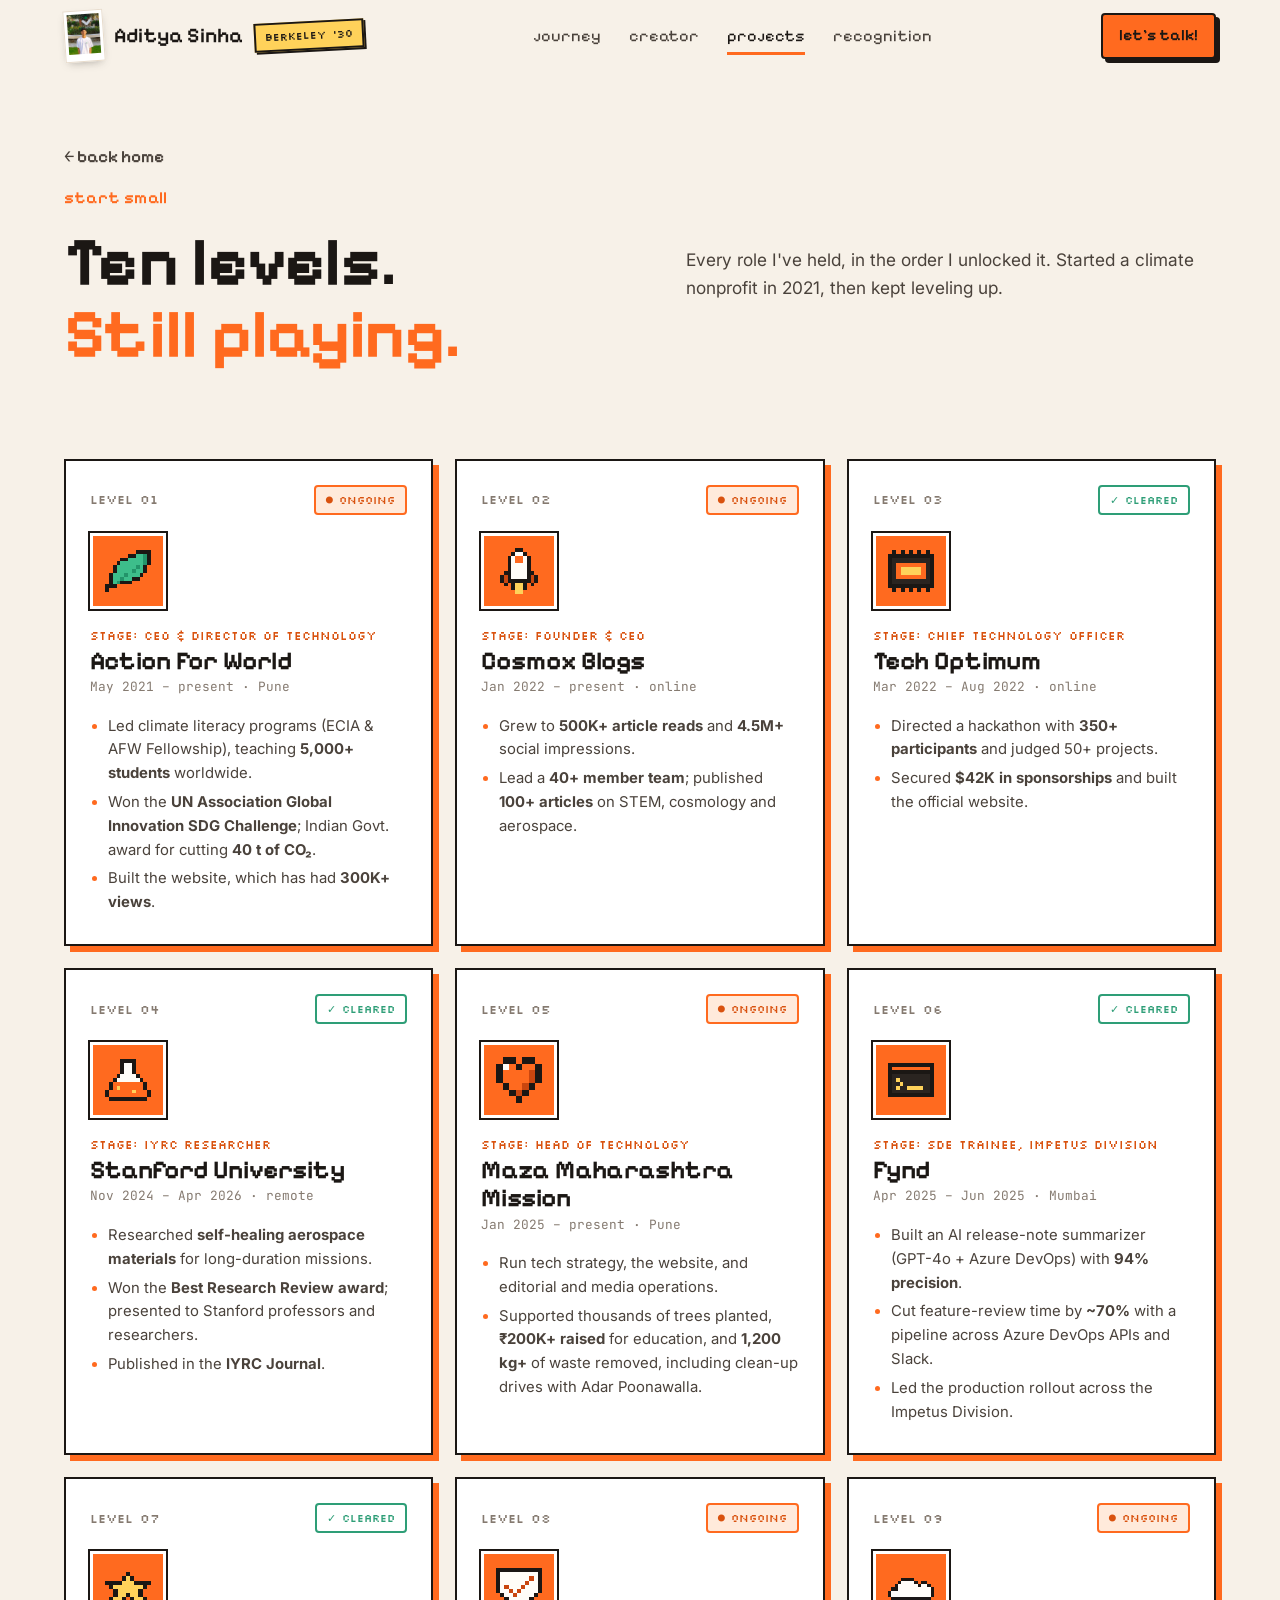
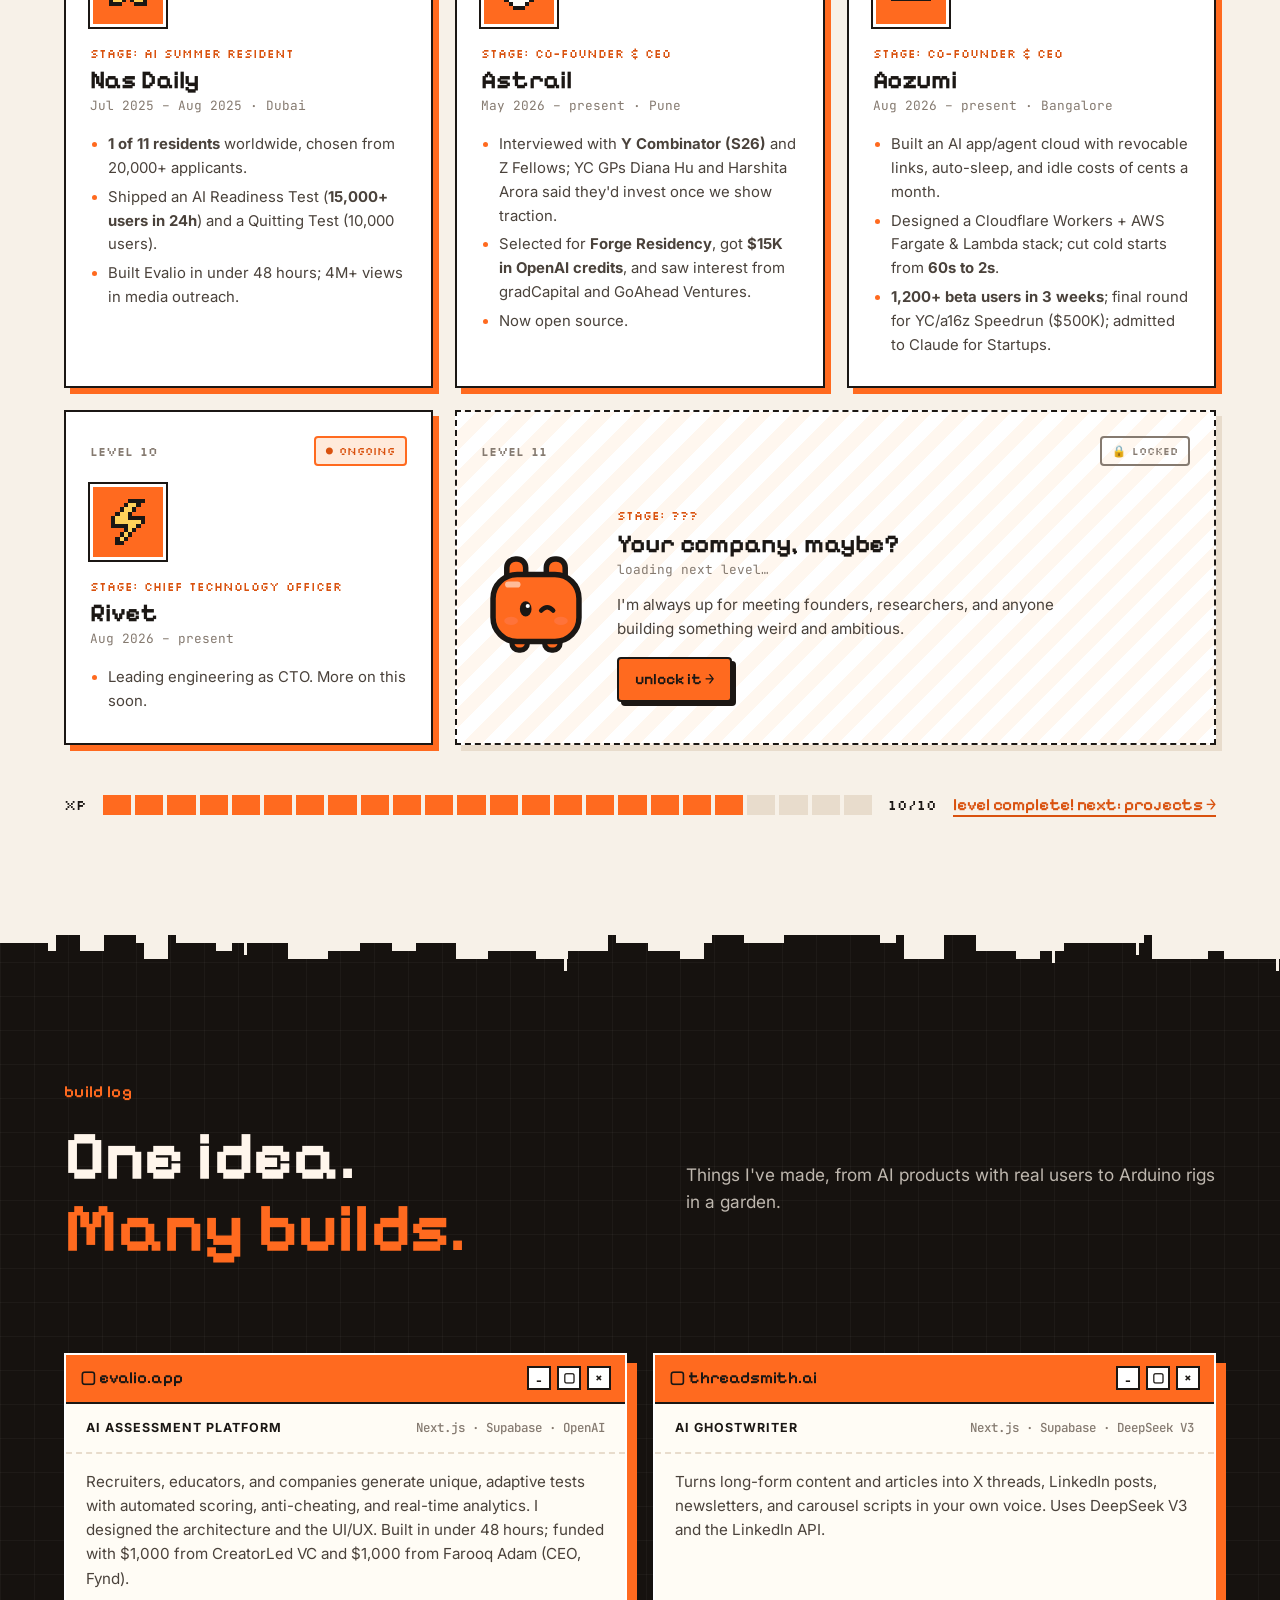
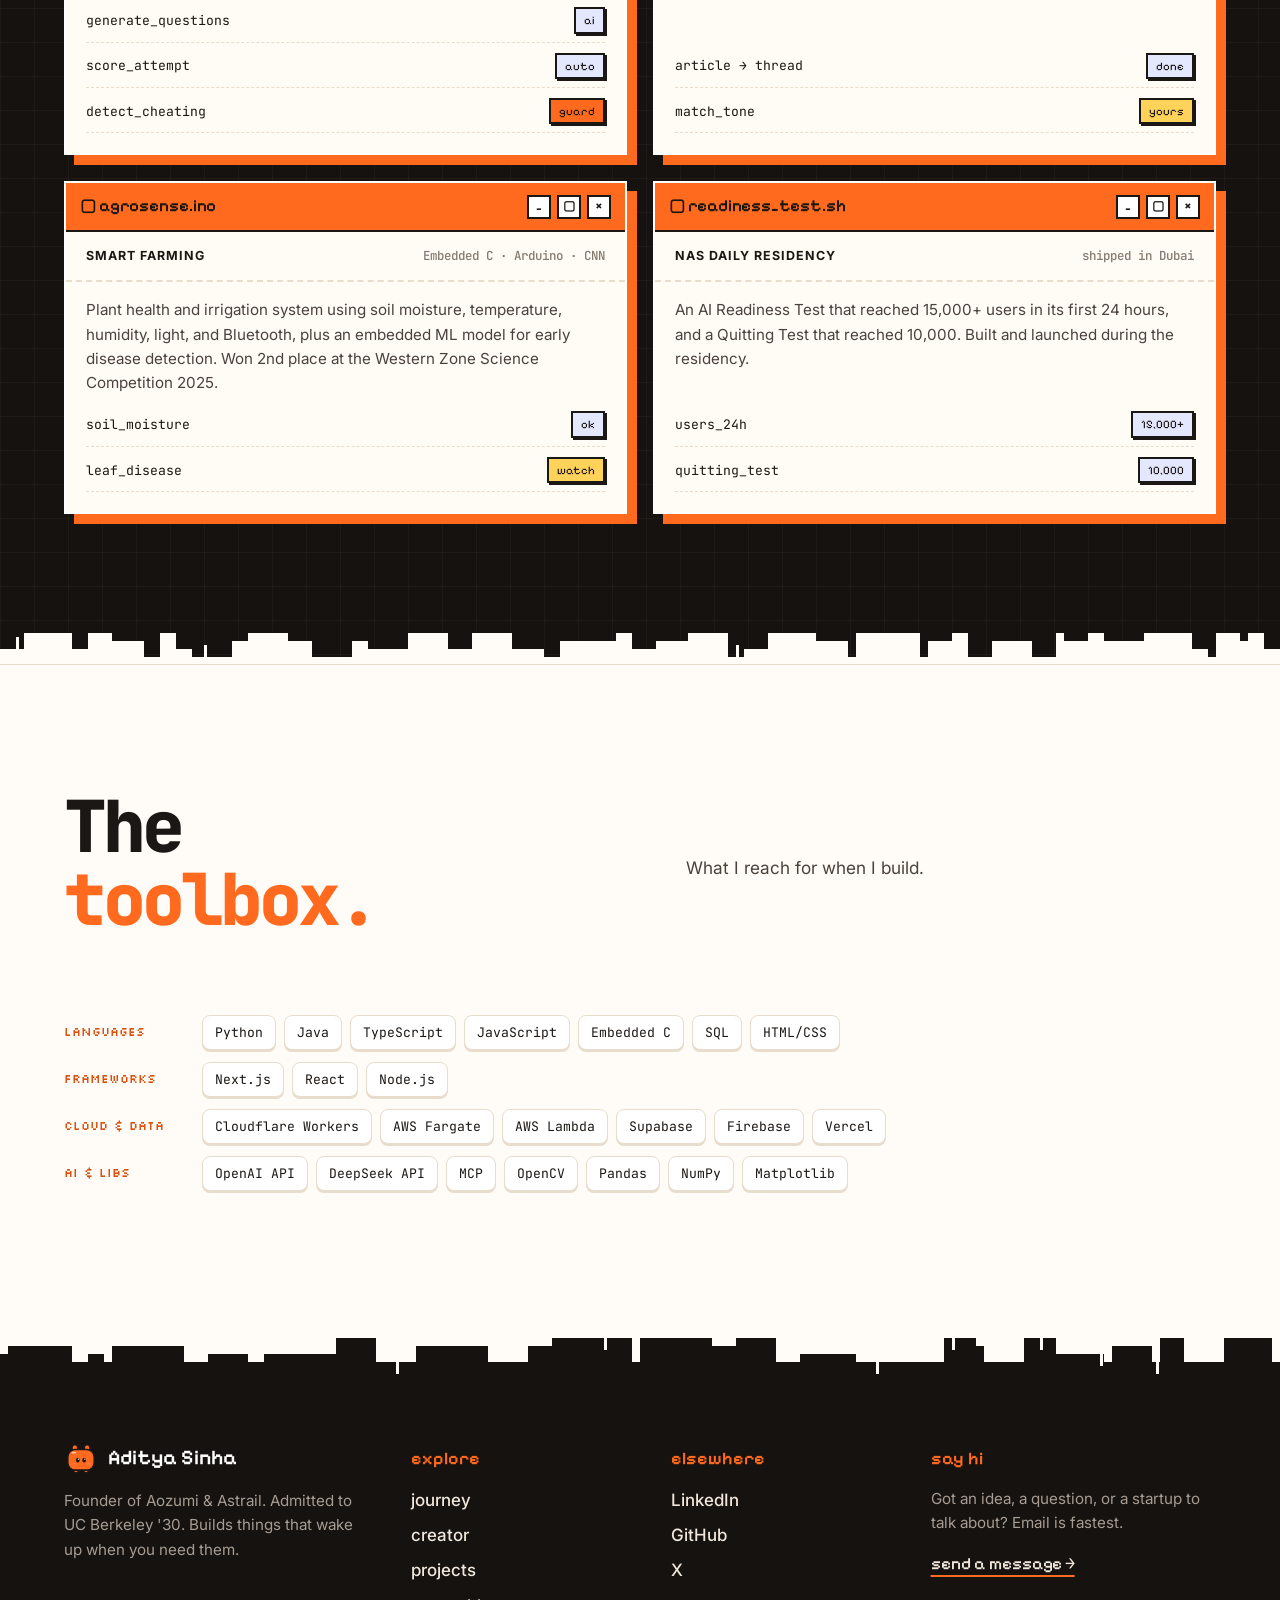
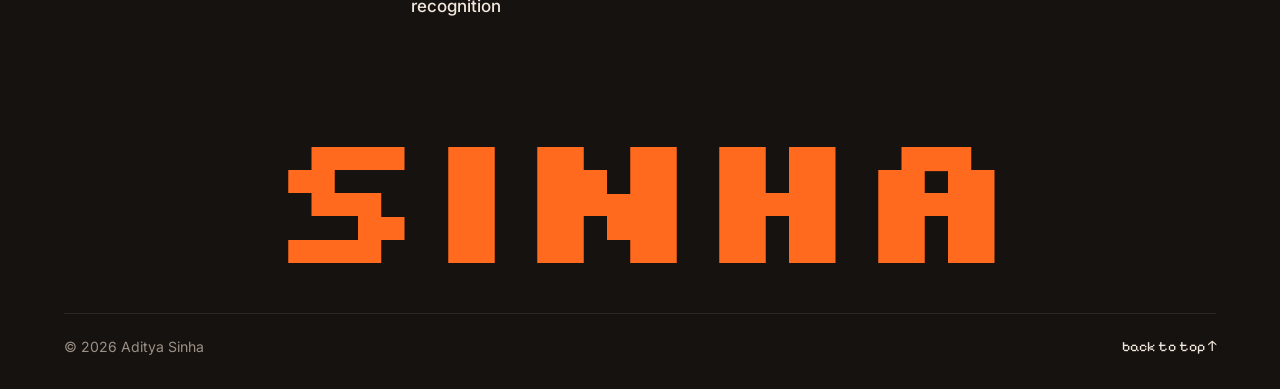
==== commit 2091cf6b: "Remove the tagline from the site footer. Co-authored-by: Cursor <cursoragent@cursor.com>" ====
--- a/journey.html
+++ b/journey.html
@@ -280,9 +280,7 @@
     </div>
     <div class="wordmark" aria-hidden="true">sinha</div>
     <div class="foot-bottom">
-      <span>© <span id="yr">2026</span> Aditya Sinha</span>
-      <span>Made with pixels, chai, and a lot of beeps.</span>
-      <a href="#top">back to top ↑</a>
+      <span>© <span id="yr">2026</span> Aditya Sinha</span>      <a href="#top">back to top ↑</a>
     </div>
   </div>
 </footer>
--- a/styles.css
+++ b/styles.css
@@ -416,7 +416,8 @@
 .bar .blocks i{height:calc(var(--bh,26px) * var(--f,1));background:var(--orange);border-radius:4px;box-shadow:inset 0 -3px 0 rgba(0,0,0,.14);transform:scaleY(0);transform-origin:bottom;transition:transform .35s cubic-bezier(.3,1.5,.5,1)}
 .bar .blocks i.part{opacity:.4}
 .chart.in .bar .blocks i{transform:scaleY(1)}
-.bar .bm2{width:40px;height:40px;margin-bottom:6px}
+.bar .bm2{display:block;width:52px;margin-bottom:10px;background:#fff;padding:4px 4px 9px;border:1.5px solid var(--line);box-shadow:0 6px 12px -6px rgba(27,23,20,.4);transform:rotate(-4deg)}
+.bar .bm2 img{display:block;width:100%;aspect-ratio:4/5;object-fit:cover;object-position:70% 35%}
 .bar-l{text-align:center;padding:12px 0 2px;border-top:1.5px solid var(--line);margin-top:10px}
 .bar-l b{display:block;font-size:.92rem;line-height:1.25}
 .bar-l small{font-family:var(--mono);color:var(--muted);font-size:.72rem}
@@ -652,6 +653,8 @@
 .lvl.more .lv{color:var(--ink)}
 .lvl.more .badge.on{background:#fff;border-color:var(--ink);color:var(--ink)}
 .more-in{flex:1;display:flex;flex-direction:column;align-items:flex-start;justify-content:center;gap:10px}
+.more-pol{display:block;width:96px;background:#fff;padding:5px 5px 13px;border:2px solid var(--ink);box-shadow:4px 4px 0 var(--ink);rotate:-5deg;animation:bob 2.6s ease-in-out infinite}
+.more-pol img{display:block;width:100%;aspect-ratio:4/5;object-fit:cover;object-position:69% 20%}
 .more-in .mascot{width:76px;height:76px;animation:bob 2.6s ease-in-out infinite}
 .more-in h3{font-size:2rem!important;margin:4px 0 0!important}
 .more-in p{margin:0 0 8px;font-size:.95rem;color:#2a1a10}
